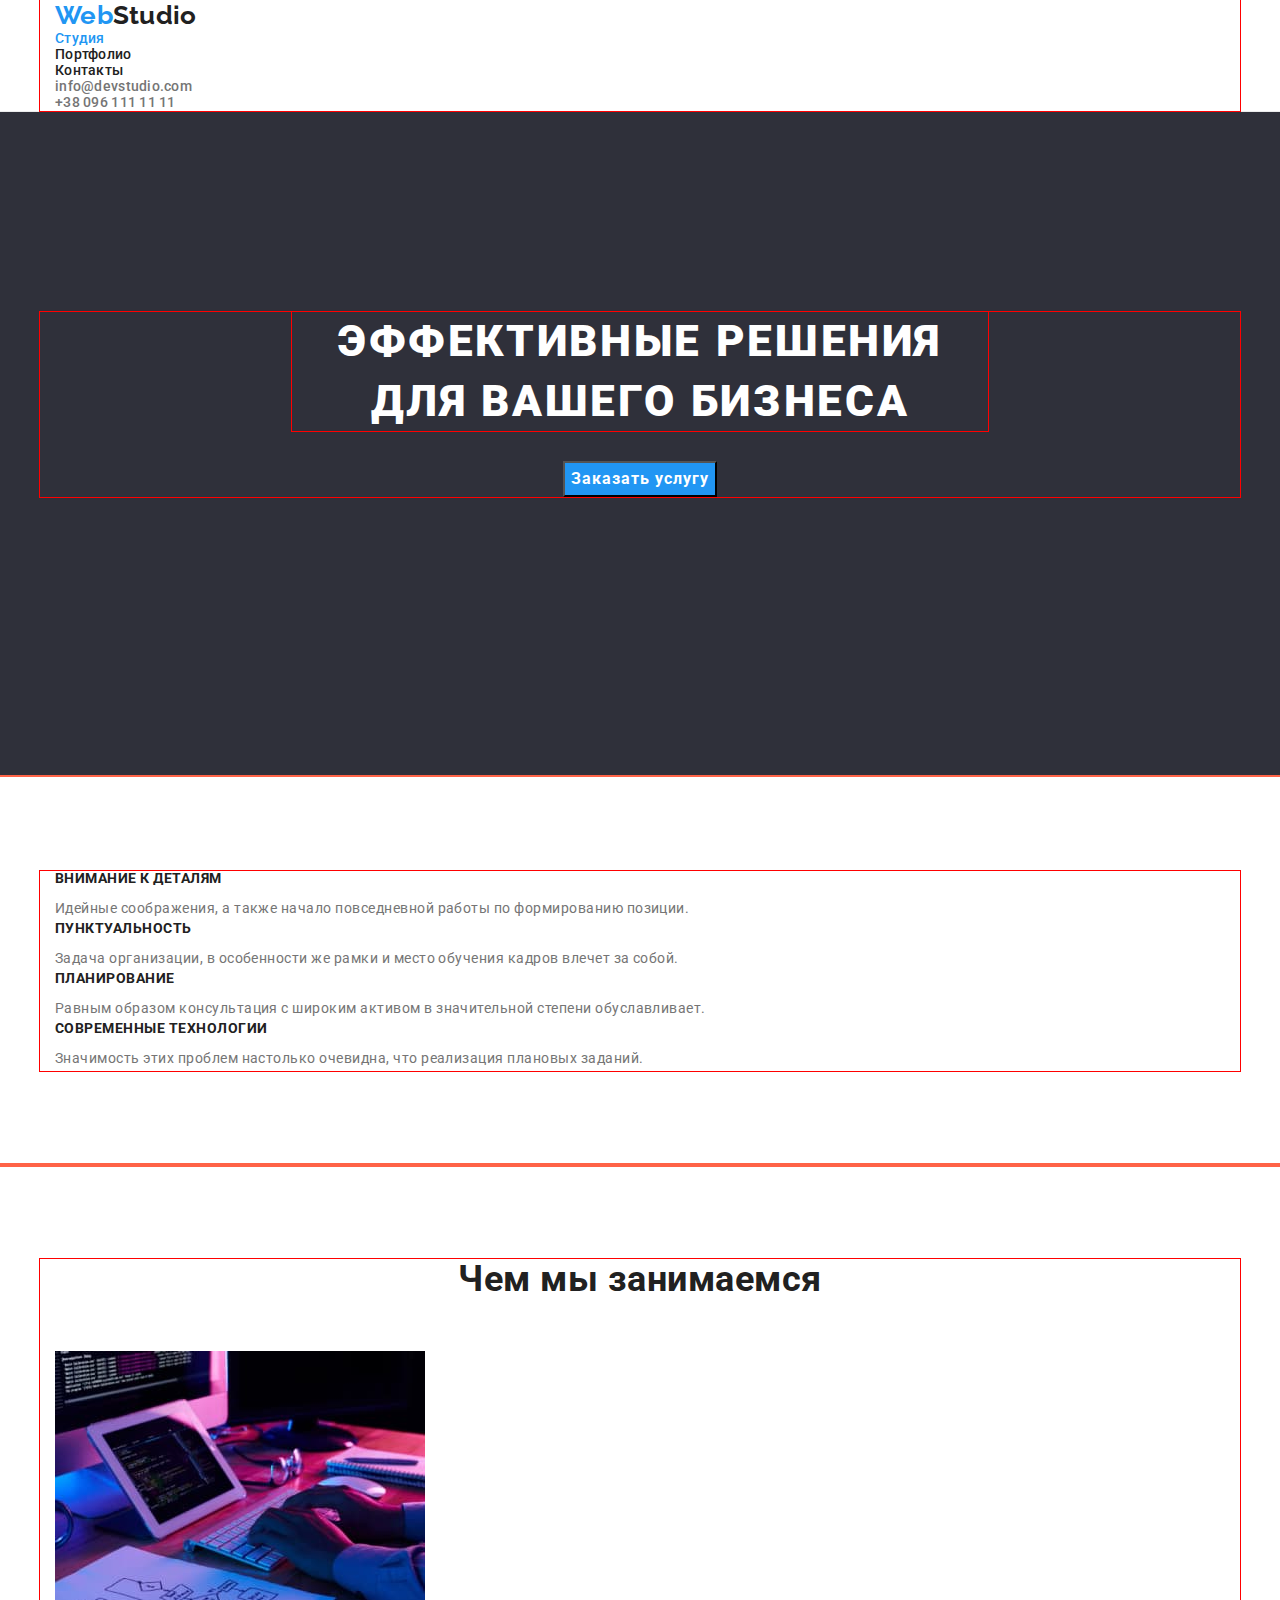
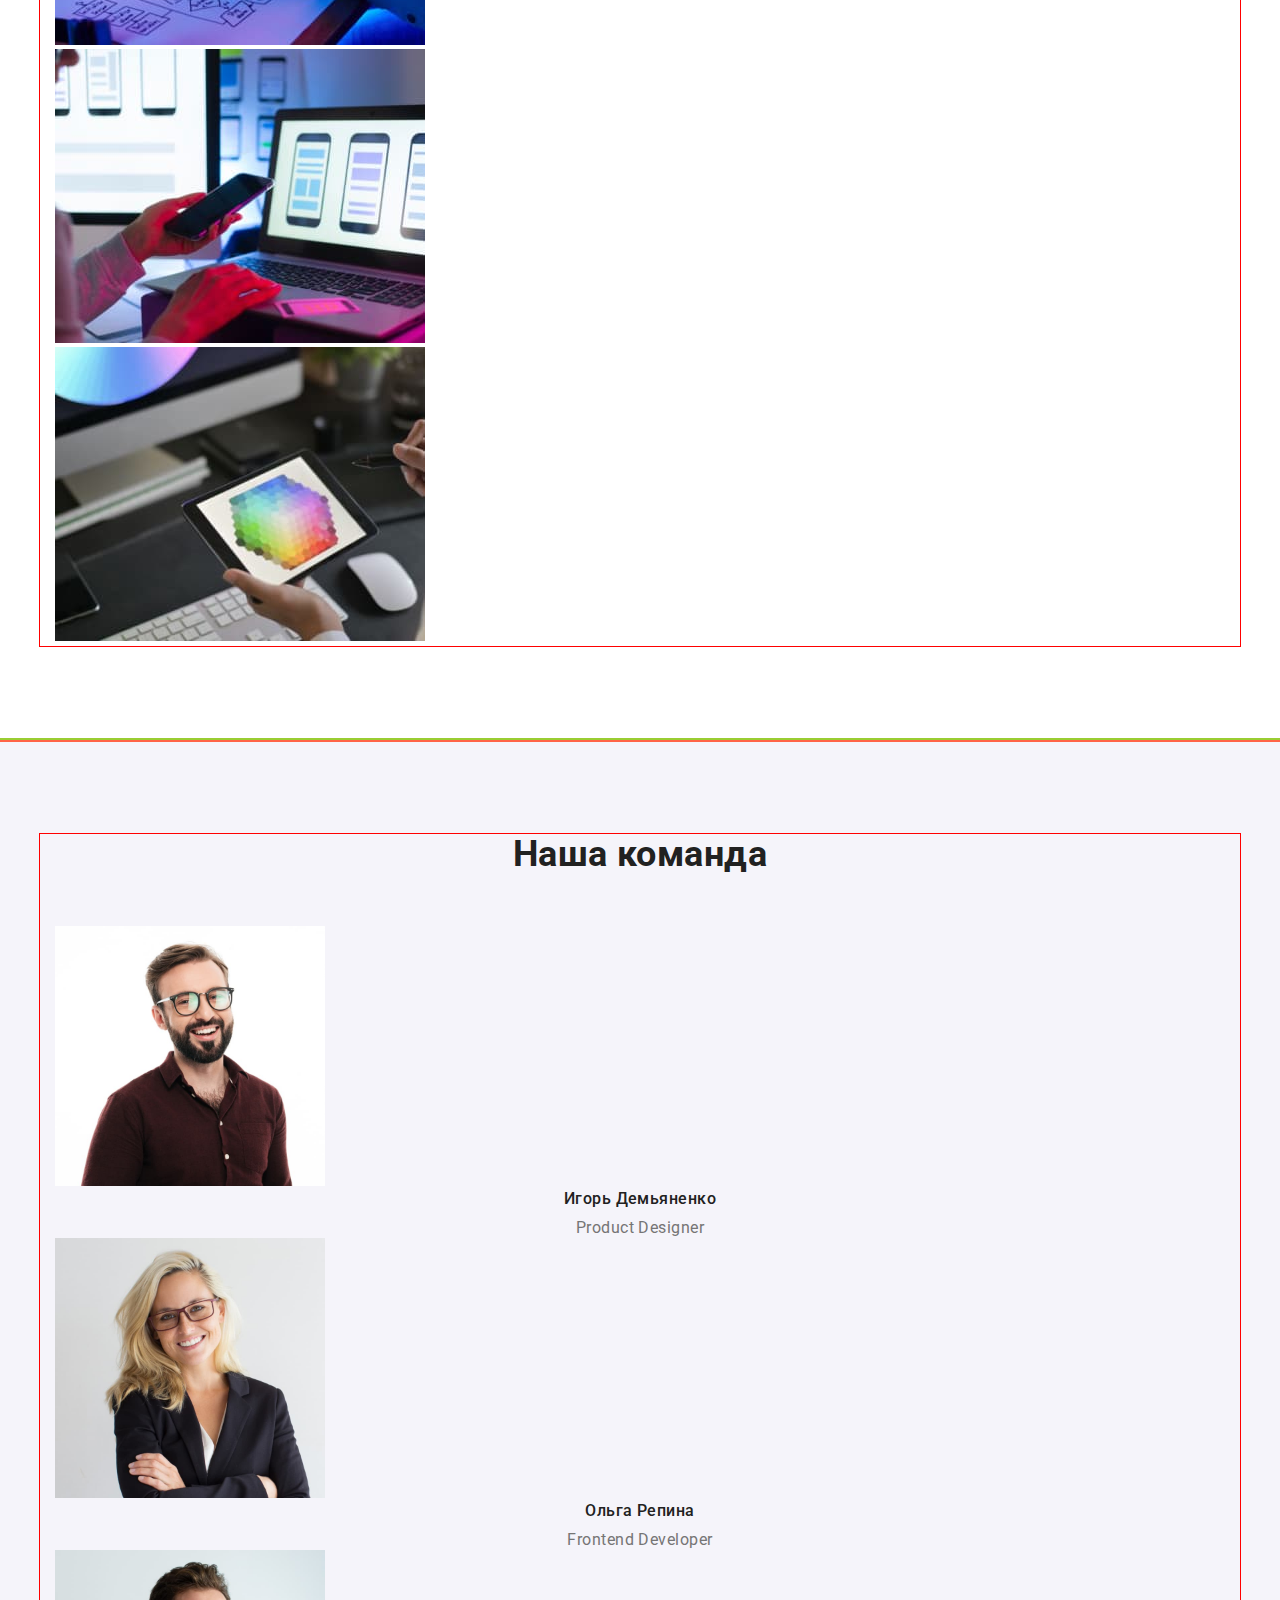
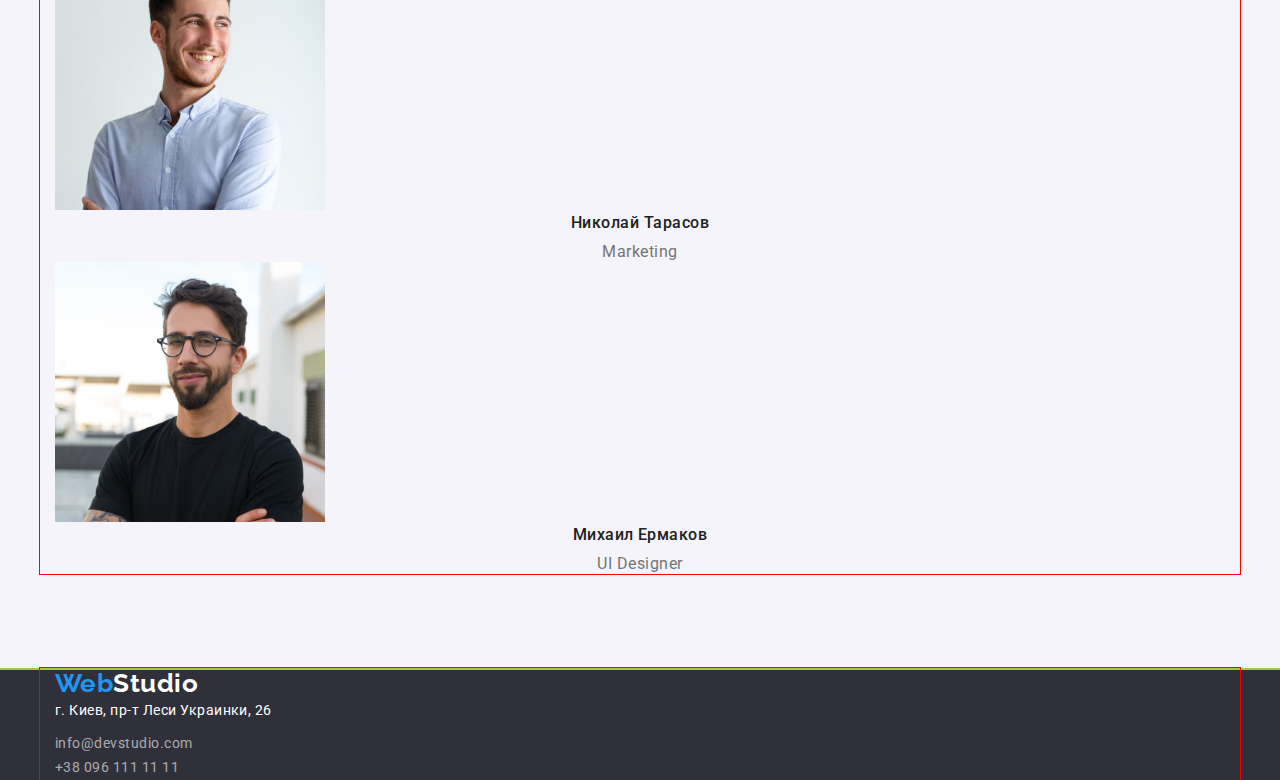
==== index.html @ 559baa10 "создал репозиторий для дз 3" ====
<!DOCTYPE html>
<html lang="ru">
<head>
    <meta charset="UTF-8">
    <meta http-equiv="X-UA-Compatible" content="IE=edge">
    <meta name="viewport" content="width=device-width, initial-scale=1.0">
    <title>WebStudio</title>
    <link href="https://fonts.googleapis.com/css2?family=Raleway:wght@700&family=Roboto:wght@400;500;700;900&display=swap"
        rel="stylesheet"/>
    <link rel="stylesheet" href="https://cdnjs.cloudflare.com/ajax/libs/modern-normalize/1.1.0/modern-normalize.min.css"/>
    <link rel="stylesheet" href="./css/styles.css" />
</head> 
<body class="page">
    <!-- Шапка страницы -->
    <header class="page-header">
        <div class="conteiner">
            <a href="./index.html" class="header__link--logo"><span class="color__text--logo">Web</span>Studio</a>
                <nav>
                    <ul class="header-nav list">
                        <li class="header-item"><a class="link current" href="./index.html">Студия</a></li>
                        <li class="header-item"><a class="link" href="./portfolio.html">Портфолио</a></li>
                        <li class="hheader-item"><a class="link" href="">Контакты</a></li>
                    </ul>
                </nav>
                    <ul class="contact list">
                        <li><a class="link" href="mailto:info@devstudio.com">info@devstudio.com</a></li>
                        <li><a class="link" href="tel+380961111111">+38 096 111 11 11</a></li>
                    </ul>
        </div>
    </header>
    <!-- Уникальный контент страницы -->
    <main>
    
        <section class="hero">
            <div class="conteiner">
        <h1 class="hero-title">Эффективные решения для вашего бизнеса</h1>
        <button class="hero-button" type="button">Заказать услугу</button>
        </div>
    </section>
    <section class="advantage">
        <div class="conteiner">
    <!--Скрытый заголовок-->
    
        <h2 class="advantage-hidden">Наши преимущества</h2>
            <ul class="advantage-list list">
                <li>
                    <h3 class="advantage-title">Внимание к деталям</h3>
                    <p class="advantage-text">Идейные соображения, а также начало повседневной работы по формированию позиции.</p></li>
                <li>
                    <h3 class="advantage-title">Пунктуальность</h3>
                    <p class="advantage-text">Задача организации, в особенности же рамки и место обучения кадров влечет за собой.</p></li>
                <li>
                    <h3 class="advantage-title">Планирование</h3>
                    <p class="advantage-text">Равным образом консультация с широким активом в значительной степени обуславливает.</p></li>
                <li>
                    <h3 class="advantage-title">Современные технологии</h3>
                    <p class="advantage-text">Значимость этих проблем настолько очевидна, что реализация плановых заданий.</p></li>
                </ul>  
                </div>
    </section>
    <section class="work-example">
        <div class="conteiner">
        <h2 class="work-example-title">Чем мы занимаемся</h2>
            <ul class="example-images list">
                <li><img src="./images/img.jpg" alt="клавиатура и планшет" width="370"/></li>
                <li><img src="./images/img-2.jpg" alt="смартфон и ноутбук" width="370"/></li>
                <li><img src="./images/img-3.jpg" alt="планшет" width="370"/></li>
            </ul>
            </div>
    </section>
    <section class="employees">
        <div class="conteiner">
        <h2 class="employees-title">Наша команда</h2>
            <ul class="employees-cards list">
                <li>
                    <img src="./images/employees/img.jpg" alt="Сотрудник Игорь" width="270"/>
                    <h3 class="card-title">Игорь Демьяненко</h3>
                    <p class="card-text" lang="en">Product Designer</p>
                </li>
                
                <li>
                    <img src="./images/employees/img-2.jpg" alt="Сотрудник Ольга" width="270"/>
                    <h3 class="card-title">Ольга Репина</h3>
                    <p class="card-text" lang="en">Frontend Developer</p>
                </li> 
                <li>
                    <img src="./images/employees/img-3.jpg" alt="Сотрудник Николай" width="270"/>
                    <h3 class="card-title">Николай Тарасов</h3>
                    <p class="card-text" lang="en">Marketing</p>
                </li> 
                <li>
                    <img src="./images/employees/img-4.jpg" alt="Сотрудник Михаил" width="270"/>
                    <h3 class="card-title">Михаил Ермаков</h3>
                    <p class="card-text" lang="en">UI Designer</p>
                </li> 
            </ul>
            </div>
    </section>
  
    </main>
    <!-- Подвал страницы -->
    <footer class="page-footer">
        <div class="conteiner">
        <a href="/" class="footer__link--logo"><span class="color__text--logo">Web</span>Studio</a>
        <address>
            <ul class="footer-contact list">
                <li><p class="footer-text">г. Киев, пр-т Леси Украинки, 26</p></li>
                <li><a class="link" href="mailto:info@devstudio.com">info@devstudio.com</a></li>
                <li><a class="link" href="tel+380961111111">+38 096 111 11 11</a></li>
            </ul>
        </address>
        </div>
    </footer>
</body>
</html>
---- css/styles.css ----
ul {
  padding: 0px;
  margin: 0px;
}
h1,
h2,
h3,
h4,
h5,
h6 {
  padding: 0px;
  margin: 0px;
}
p {
  padding: 0px;
  margin: 0px;
}
:root {
  --primery-text-color: #757575;
  --title-text-color: #212121;
  --accent-color: #2196f3;
  --hero-footer-bcg-color: #2f303a;
  --primery-bcg-color: #ffffff;
  --employees-bcg-color: #f5f4fa;
  --footer-contact-color: rgba(255, 255, 255, 0.6);
  --hero-button-hover-color: #188ce8;
}

.list {
  list-style: none;
}
/* Контейнер Центровочный */
.conteiner {
  margin-right: auto;
  margin-left: auto;
  width: 1200px;
  outline: 1px solid red;
  padding-right: 15px;
  padding-left: 15px;
}

/* Body */
body {
  color: var(--primery-text-color);
  background-color: var(--primery-bcg-color);
  font-family: "Roboto", sans-serif;
  letter-spacing: 0.03em;
}
/* Хедер */
.page-header {
  font-weight: 500;
  font-size: 14px;
  line-height: 1.14;
  letter-spacing: 0.02em;
  border-bottom: 1px solid #ececec;
}

/* Логотип */
.header__link--logo {
  color: var(--title-text-color);
  font-family: "Raleway", sans-serif;
  font-weight: 700;
  font-size: 26px;
  line-height: 1.19;
  text-decoration: none;
}

.color__text--logo {
  color: var(--accent-color);
}
.header__link--logo:hover,
.header__link--logo:focus {
  color: var(--accent-color);
}

/* Навигация сайта */

.header-nav .link {
  color: var(--title-text-color);
  text-decoration: none;
}

.header-nav .link:hover,
.header-nav .link:focus,
.header-nav .current {
  color: var(--accent-color);
}

/* Контакты */
.contact .link {
  color: var(--primery-text-color);
  text-decoration: none;
}

.contact .link:hover,
.contact .link:focus {
  color: var(--accent-color);
}

/* Секция Герой */
.hero {
  background-color: var(--hero-footer-bcg-color);
  text-align: center;
  padding-top: 200px;
  padding-bottom: 280px;
}

.hero-title {
  color: var(--primery-bcg-color);
  font-weight: 900;
  font-size: 44px;
  line-height: 1.36;
  letter-spacing: 0.06em;
  text-transform: uppercase;
  text-align: center;
  outline: 1px solid red;
  margin-top: 0;
  margin-bottom: 0;
  max-width: 696px;
  margin: 0 auto;
  margin-bottom: 30px;
}

/* Кнопка в Герое */
.hero-button {
  color: var(--primery-bcg-color);
  background-color: var(--accent-color);
  font-family: inherit;
  font-weight: 700;
  font-size: 16px;
  line-height: 1.87;
  letter-spacing: 0.06em;
}

.hero-button:hover,
.hero-button:focus {
  background-color: var(--hero-button-hover-color);
}

/* Секция наши преимущества  */
.advantage {
  color: var(--primery-text-color);
  background-color: var(--primery-bcg-color);
  padding-top: 94px;
  padding-bottom: 94px;
  outline: 2px solid tomato;
}

.advantage-hidden {
  display: none;
}

.advantage-title {
  color: var(--title-text-color);
  font-weight: 700;
  font-size: 14px;
  line-height: 1.14;
  text-transform: uppercase;
  margin-bottom: 10px;
}

.advantage-text {
  font-family: Roboto;
  font-size: 14px;
  line-height: 1.71;
}
/* Секция примеры работ */
.work-example {
  color: var(--primery-text-color);
  background-color: var(--primery-bcg-color);
  outline: 2px solid tomato;
  padding-top: 94px;
  padding-bottom: 94px;
}

.work-example-title {
  color: var(--title-text-color);
  font-weight: 700;
  font-size: 36px;
  line-height: 1.16;
  text-align: center;
  margin-bottom: 50px;
}

/* Секция сотрудники */
.employees {
  color: var(--primery-text-color);
  background-color: var(--employees-bcg-color);
  padding-top: 94px;
  padding-bottom: 94px;
  outline: 2px solid yellowgreen;
}
.employees-title {
  color: var(--title-text-color);
  font-weight: 700;
  font-size: 36px;
  line-height: 1.16;
  text-align: center;
  margin-bottom: 50px;
}
.card-title {
  color: var(--title-text-color);
  font-weight: 500;
  font-size: 16px;
  line-height: 1.18;
  text-align: center;
  margin-bottom: 10px;
}
.card-text {
  font-size: 16px;
  line-height: 1.18;
  text-align: center;
}

/* Футер */
.page-footer {
  color: var(--primery-bcg-color);
  background-color: var(--hero-footer-bcg-color);
}

.footer__link--logo {
  color: var(--primery-bcg-color);
  font-family: "Raleway", sans-serif;
  font-weight: 700;
  font-size: 26px;
  line-height: 1.19;
  text-decoration: none;
}
.footer__link--logo:hover,
.footer__link--logo:focus {
  color: var(--accent-color);
}

.footer-contact .link {
  color: var(--footer-contact-color);
  text-decoration: none;
  font-style: normal;
  font-family: Roboto;
  font-size: 14px;
  line-height: 1.71;
}

.footer-contact .link:hover,
.footer-contact .link:focus {
  color: var(--accent-color);
}
.footer-text {
  font-size: 14px;
  line-height: 1.71;
  font-style: normal;
  margin-bottom: 9px;
}

/* Portfolio */

.project-cards-title {
  color: var(--title-text-color);
  font-weight: 700;
  font-size: 18px;
  line-height: 2;
  letter-spacing: 0.06em;
}

.project-cards-text {
  color: var(--primery-text-color);
  font-size: 16px;
  line-height: 1.87;
}

.project-card-link {
  text-decoration: none;
}

/* Стидизация кнопки */
button {
  color: var(--title-text-color);
  background-color: var(--employees-bcg-color);
  font-family: inherit;
  font-weight: 500;
  font-size: 16px;
  line-height: 1.62;
  text-align: center;
  cursor: pointer;
}

button:hover,
button:focus {
  color: var(--primery-bcg-color);
  background-color: var(--accent-color);
}
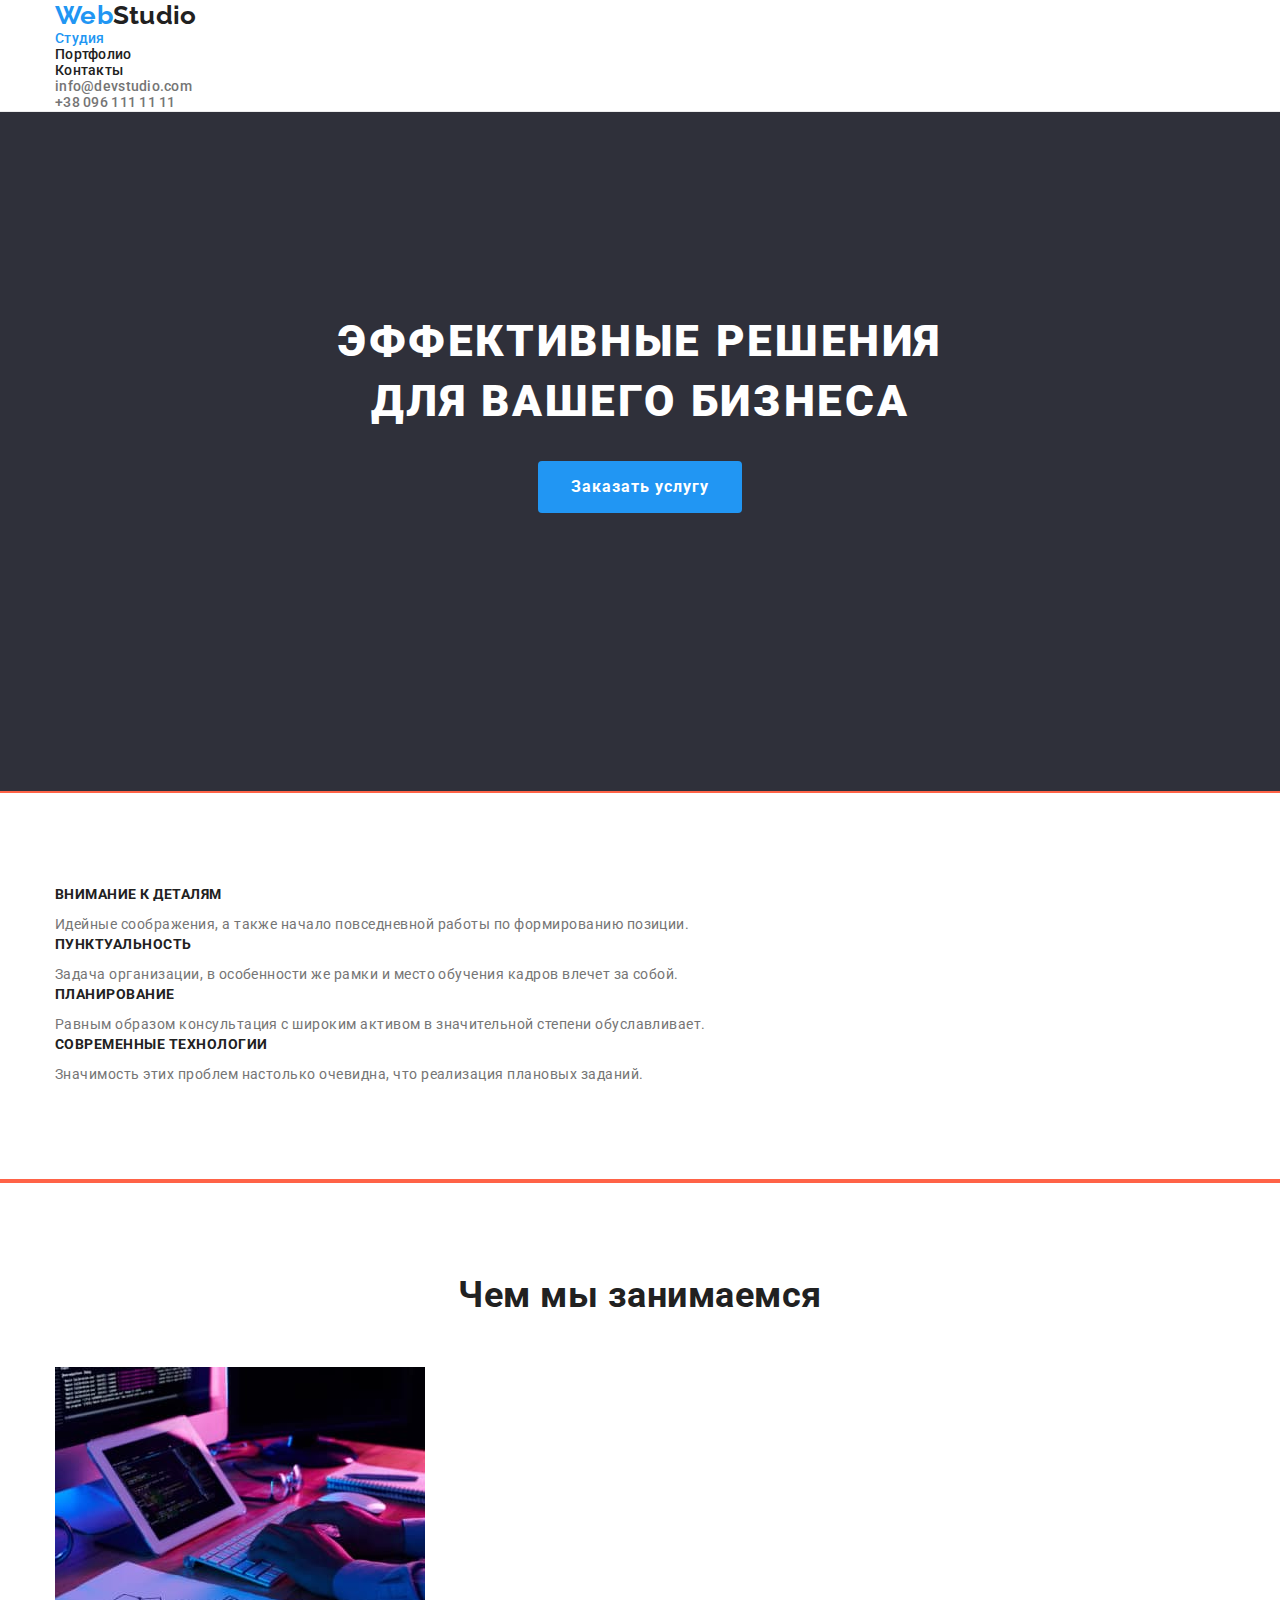
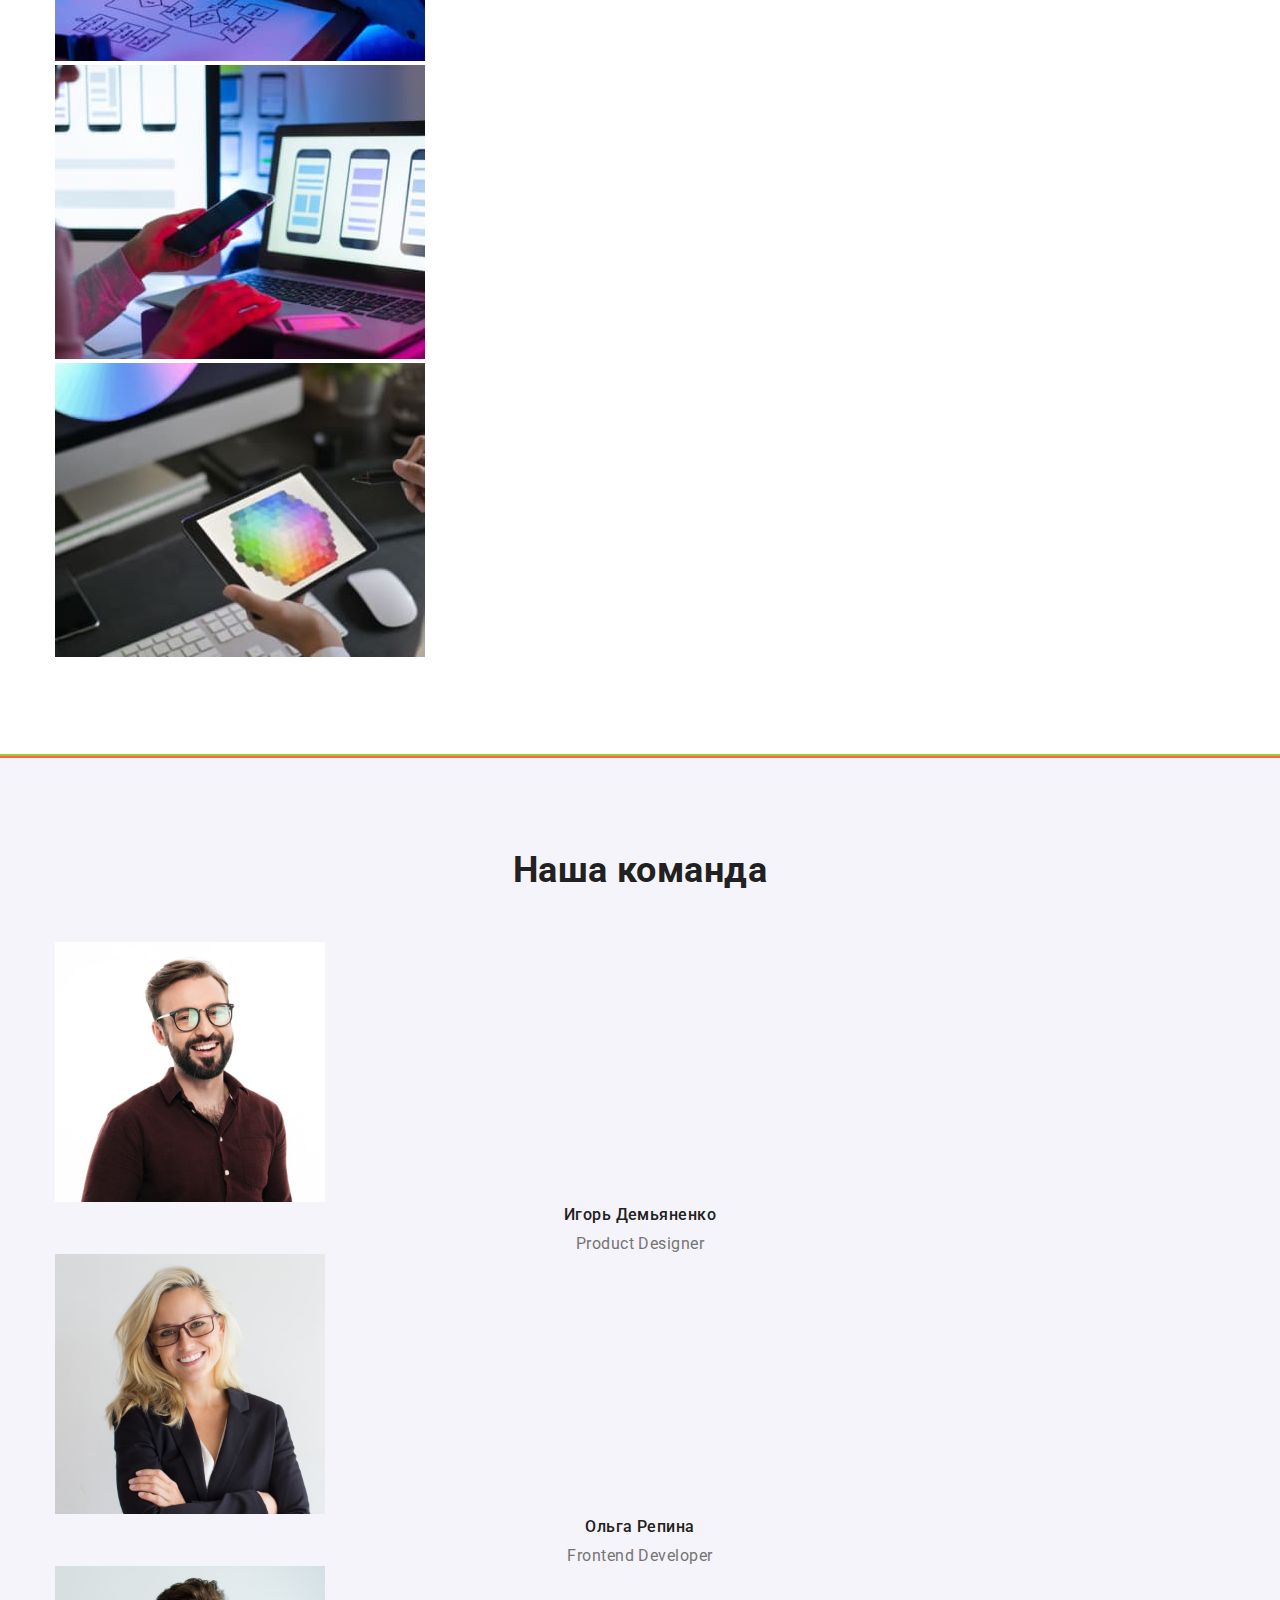
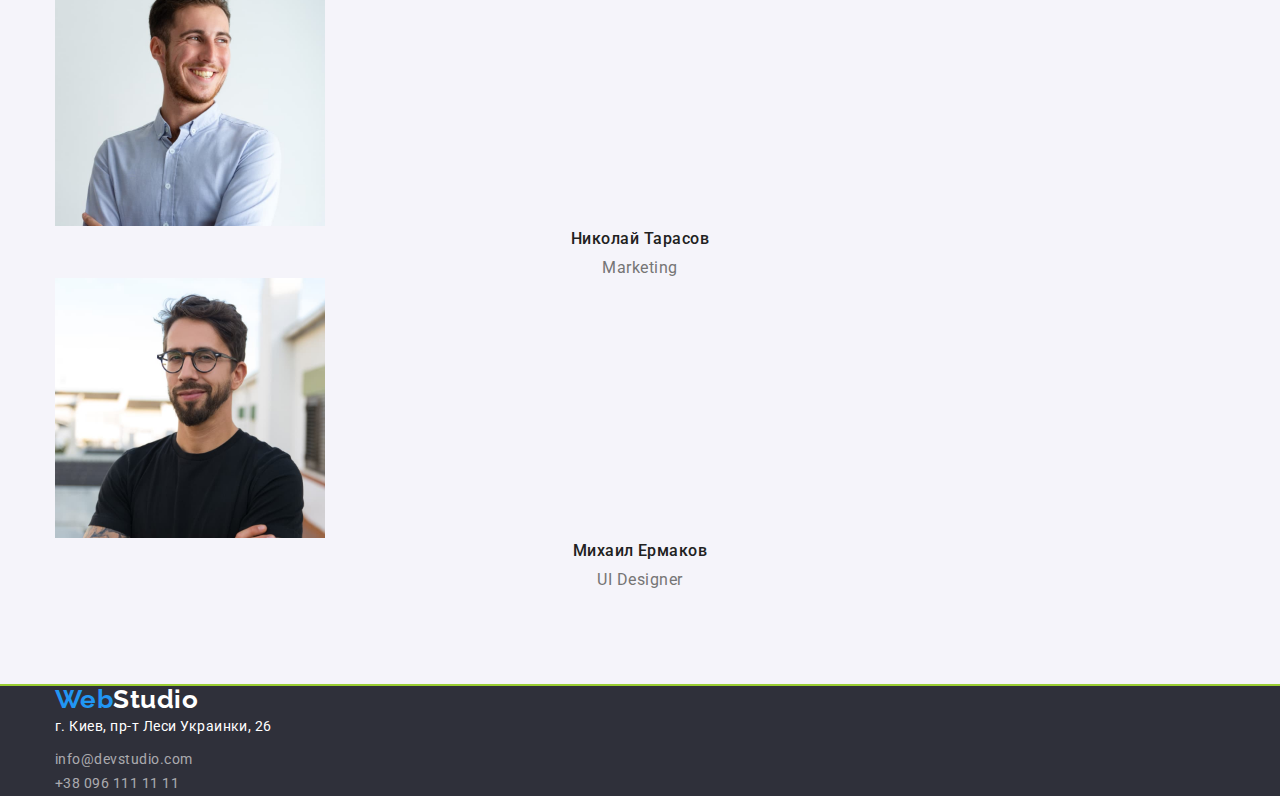
==== commit b0e07f70: "добавил файлы из дз2" ====
--- a/index.html
+++ b/index.html
@@ -30,18 +30,19 @@
     </header>
     <!-- Уникальный контент страницы -->
     <main>
-    
+        <!-- Секция Герой -->
         <section class="hero">
             <div class="conteiner">
-        <h1 class="hero-title">Эффективные решения для вашего бизнеса</h1>
-        <button class="hero-button" type="button">Заказать услугу</button>
-        </div>
-    </section>
-    <section class="advantage">
-        <div class="conteiner">
-    <!--Скрытый заголовок-->
-    
-        <h2 class="advantage-hidden">Наши преимущества</h2>
+                <h1 class="hero-title">Эффективные решения для вашего бизнеса</h1>
+                    <button class="hero-button" type="button">Заказать услугу</button>
+            </div>
+         </section>
+
+         <!-- Секция Наши преимущества -->
+        <section class="advantage">
+            <div class="conteiner section">
+            <!--Скрытый заголовок-->
+        <h2 class="hidden-title">Наши преимущества</h2>
             <ul class="advantage-list list">
                 <li>
                     <h3 class="advantage-title">Внимание к деталям</h3>
@@ -55,49 +56,55 @@
                 <li>
                     <h3 class="advantage-title">Современные технологии</h3>
                     <p class="advantage-text">Значимость этих проблем настолько очевидна, что реализация плановых заданий.</p></li>
-                </ul>  
-                </div>
+                </ul>
+                
+            </div>
     </section>
+
+    <!-- Секция Примеры работ -->
     <section class="work-example">
-        <div class="conteiner">
+        <div class="conteiner section">
         <h2 class="work-example-title">Чем мы занимаемся</h2>
             <ul class="example-images list">
                 <li><img src="./images/img.jpg" alt="клавиатура и планшет" width="370"/></li>
                 <li><img src="./images/img-2.jpg" alt="смартфон и ноутбук" width="370"/></li>
                 <li><img src="./images/img-3.jpg" alt="планшет" width="370"/></li>
             </ul>
+            
+        </div>
+    </section>
+
+         <!-- Секция Сотрудники -->
+        <section class="employees">
+            <div class="conteiner section">
+            <h2 class="employees-title">Наша команда</h2>
+                <ul class="employees-cards list">
+                    <li>
+                        <img src="./images/employees/img.jpg" alt="Сотрудник Игорь" width="270"/>
+                        <h3 class="card-title">Игорь Демьяненко</h3>
+                        <p class="card-text" lang="en">Product Designer</p>
+                    </li>
+                
+                    <li>
+                        <img src="./images/employees/img-2.jpg" alt="Сотрудник Ольга" width="270"/>
+                        <h3 class="card-title">Ольга Репина</h3>
+                        <p class="card-text" lang="en">Frontend Developer</p>
+                    </li> 
+                    <li>
+                        <img src="./images/employees/img-3.jpg" alt="Сотрудник Николай" width="270"/>
+                        <h3 class="card-title">Николай Тарасов</h3>
+                        <p class="card-text" lang="en">Marketing</p>
+                    </li> 
+                    <li>
+                        <img src="./images/employees/img-4.jpg" alt="Сотрудник Михаил" width="270"/>
+                        <h3 class="card-title">Михаил Ермаков</h3>
+                        <p class="card-text" lang="en">UI Designer</p>
+                    </li> 
+                </ul>
             </div>
-    </section>
-    <section class="employees">
-        <div class="conteiner">
-        <h2 class="employees-title">Наша команда</h2>
-            <ul class="employees-cards list">
-                <li>
-                    <img src="./images/employees/img.jpg" alt="Сотрудник Игорь" width="270"/>
-                    <h3 class="card-title">Игорь Демьяненко</h3>
-                    <p class="card-text" lang="en">Product Designer</p>
-                </li>
-                
-                <li>
-                    <img src="./images/employees/img-2.jpg" alt="Сотрудник Ольга" width="270"/>
-                    <h3 class="card-title">Ольга Репина</h3>
-                    <p class="card-text" lang="en">Frontend Developer</p>
-                </li> 
-                <li>
-                    <img src="./images/employees/img-3.jpg" alt="Сотрудник Николай" width="270"/>
-                    <h3 class="card-title">Николай Тарасов</h3>
-                    <p class="card-text" lang="en">Marketing</p>
-                </li> 
-                <li>
-                    <img src="./images/employees/img-4.jpg" alt="Сотрудник Михаил" width="270"/>
-                    <h3 class="card-title">Михаил Ермаков</h3>
-                    <p class="card-text" lang="en">UI Designer</p>
-                </li> 
-            </ul>
-            </div>
-    </section>
-  
+        </section>
     </main>
+
     <!-- Подвал страницы -->
     <footer class="page-footer">
         <div class="conteiner">
--- a/css/styles.css
+++ b/css/styles.css
@@ -1,3 +1,4 @@
+/* Сброс марджинов и падингов по тегам */
 ul {
   padding: 0px;
   margin: 0px;
@@ -15,6 +16,7 @@
   padding: 0px;
   margin: 0px;
 }
+/* Переменные (var) */
 :root {
   --primery-text-color: #757575;
   --title-text-color: #212121;
@@ -26,17 +28,52 @@
   --hero-button-hover-color: #188ce8;
 }
 
+/* Сброс точек и подчеркиваний */
 .list {
   list-style: none;
 }
+
+/* Скрытый заголовки */
+.hidden-title {
+  display: none;
+}
+
+/* Стилизация кнопки */
+button {
+  color: var(--title-text-color);
+  background-color: var(--employees-bcg-color);
+  font-family: inherit;
+  font-weight: 500;
+  font-size: 16px;
+  line-height: 1.62;
+  text-align: center;
+  cursor: pointer;
+  display: inline-block;
+  padding: 6px 22px;
+  border-radius: 4px;
+  border: 1px solid transparent;
+}
+
+button:hover,
+button:focus {
+  color: var(--primery-bcg-color);
+  background-color: var(--accent-color);
+}
+
 /* Контейнер Центровочный */
 .conteiner {
   margin-right: auto;
   margin-left: auto;
   width: 1200px;
-  outline: 1px solid red;
+  /* outline: 1px solid red; */
   padding-right: 15px;
   padding-left: 15px;
+}
+
+/* Падинги для одинаковых секций */
+.section {
+  padding-top: 94px;
+  padding-bottom: 94px;
 }
 
 /* Body */
@@ -46,6 +83,7 @@
   font-family: "Roboto", sans-serif;
   letter-spacing: 0.03em;
 }
+
 /* Хедер */
 .page-header {
   font-weight: 500;
@@ -74,7 +112,6 @@
 }
 
 /* Навигация сайта */
-
 .header-nav .link {
   color: var(--title-text-color);
   text-decoration: none;
@@ -103,8 +140,11 @@
   text-align: center;
   padding-top: 200px;
   padding-bottom: 280px;
-}
-
+  max-width: 1600px;
+  margin: 0 auto;
+}
+
+/* Заголовок Героя */
 .hero-title {
   color: var(--primery-bcg-color);
   font-weight: 900;
@@ -113,7 +153,7 @@
   letter-spacing: 0.06em;
   text-transform: uppercase;
   text-align: center;
-  outline: 1px solid red;
+  /* outline: 1px solid red; */
   margin-top: 0;
   margin-bottom: 0;
   max-width: 696px;
@@ -130,6 +170,10 @@
   font-size: 16px;
   line-height: 1.87;
   letter-spacing: 0.06em;
+  padding: 10px 32px;
+  border-radius: 4px;
+  text-align: center;
+  border: 1px solid transparent;
 }
 
 .hero-button:hover,
@@ -141,15 +185,12 @@
 .advantage {
   color: var(--primery-text-color);
   background-color: var(--primery-bcg-color);
-  padding-top: 94px;
-  padding-bottom: 94px;
+  /* padding-top: 94px;
+  padding-bottom: 94px; */
   outline: 2px solid tomato;
 }
 
-.advantage-hidden {
-  display: none;
-}
-
+/* Заголовок */
 .advantage-title {
   color: var(--title-text-color);
   font-weight: 700;
@@ -158,21 +199,23 @@
   text-transform: uppercase;
   margin-bottom: 10px;
 }
-
+/* Текст в секции Наши преимущества */
 .advantage-text {
   font-family: Roboto;
   font-size: 14px;
   line-height: 1.71;
 }
+
 /* Секция примеры работ */
 .work-example {
   color: var(--primery-text-color);
   background-color: var(--primery-bcg-color);
   outline: 2px solid tomato;
-  padding-top: 94px;
-  padding-bottom: 94px;
-}
-
+  /* padding-top: 94px;
+  padding-bottom: 94px; */
+}
+
+/* Заголовок */
 .work-example-title {
   color: var(--title-text-color);
   font-weight: 700;
@@ -186,10 +229,12 @@
 .employees {
   color: var(--primery-text-color);
   background-color: var(--employees-bcg-color);
-  padding-top: 94px;
-  padding-bottom: 94px;
+  /* padding-top: 94px;
+  padding-bottom: 94px; */
   outline: 2px solid yellowgreen;
 }
+
+/* Заголовок */
 .employees-title {
   color: var(--title-text-color);
   font-weight: 700;
@@ -198,6 +243,8 @@
   text-align: center;
   margin-bottom: 50px;
 }
+
+/* Заголовок карточек сотрудников */
 .card-title {
   color: var(--title-text-color);
   font-weight: 500;
@@ -206,6 +253,8 @@
   text-align: center;
   margin-bottom: 10px;
 }
+
+/* Текст в карточках сотрудников */
 .card-text {
   font-size: 16px;
   line-height: 1.18;
@@ -218,6 +267,7 @@
   background-color: var(--hero-footer-bcg-color);
 }
 
+/* Логотип */
 .footer__link--logo {
   color: var(--primery-bcg-color);
   font-family: "Raleway", sans-serif;
@@ -226,11 +276,13 @@
   line-height: 1.19;
   text-decoration: none;
 }
+
 .footer__link--logo:hover,
 .footer__link--logo:focus {
   color: var(--accent-color);
 }
 
+/* Футер-контакты */
 .footer-contact .link {
   color: var(--footer-contact-color);
   text-decoration: none;
@@ -244,6 +296,8 @@
 .footer-contact .link:focus {
   color: var(--accent-color);
 }
+
+/* Футер текст */
 .footer-text {
   font-size: 14px;
   line-height: 1.71;
@@ -253,38 +307,27 @@
 
 /* Portfolio */
 
+/* Секция фильтр-кнопки */
+.filter-button.list {
+  margin-bottom: 50px;
+}
+
+/* Заголовок карточек проектов */
 .project-cards-title {
   color: var(--title-text-color);
   font-weight: 700;
   font-size: 18px;
   line-height: 2;
   letter-spacing: 0.06em;
-}
-
+  margin-bottom: 4px;
+}
+/* Текст карточек проектов */
 .project-cards-text {
   color: var(--primery-text-color);
   font-size: 16px;
   line-height: 1.87;
 }
-
+/* Стилизация ссылки карты проекта */
 .project-card-link {
   text-decoration: none;
 }
-
-/* Стидизация кнопки */
-button {
-  color: var(--title-text-color);
-  background-color: var(--employees-bcg-color);
-  font-family: inherit;
-  font-weight: 500;
-  font-size: 16px;
-  line-height: 1.62;
-  text-align: center;
-  cursor: pointer;
-}
-
-button:hover,
-button:focus {
-  color: var(--primery-bcg-color);
-  background-color: var(--accent-color);
-}
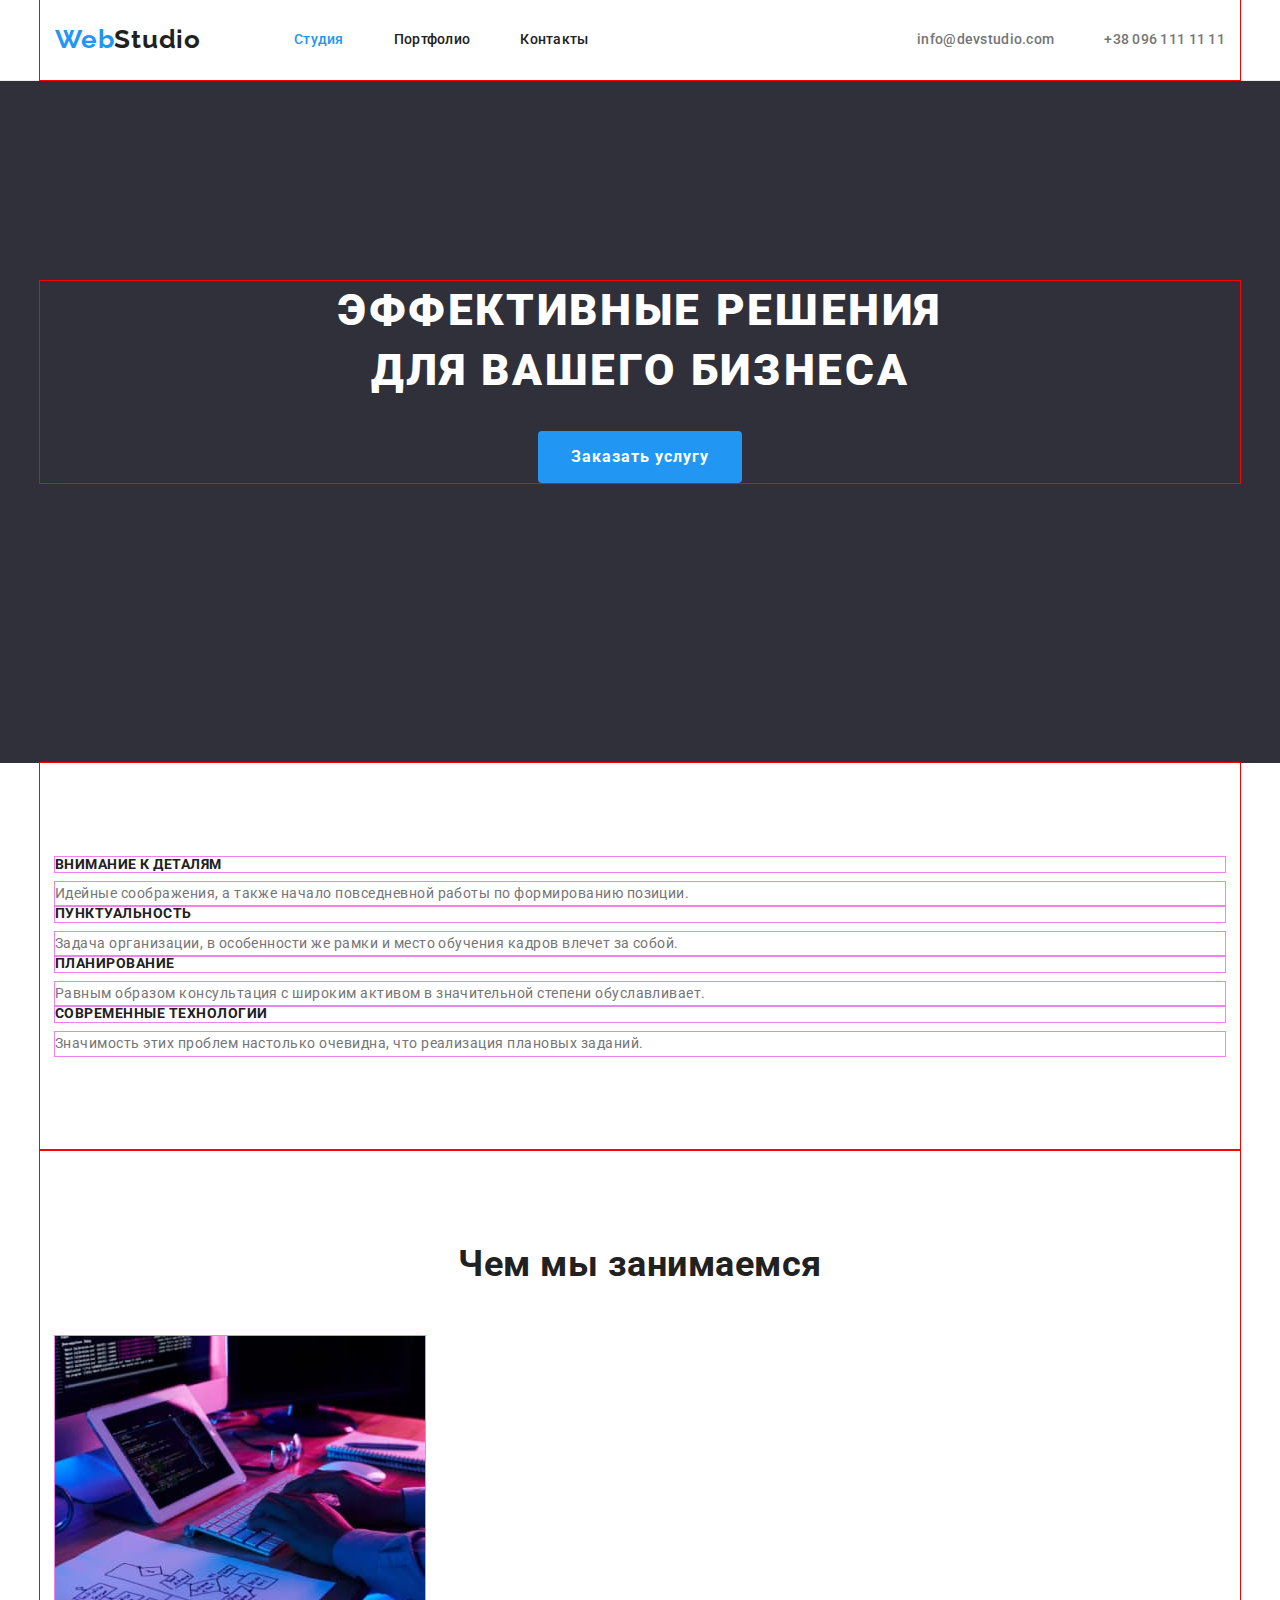
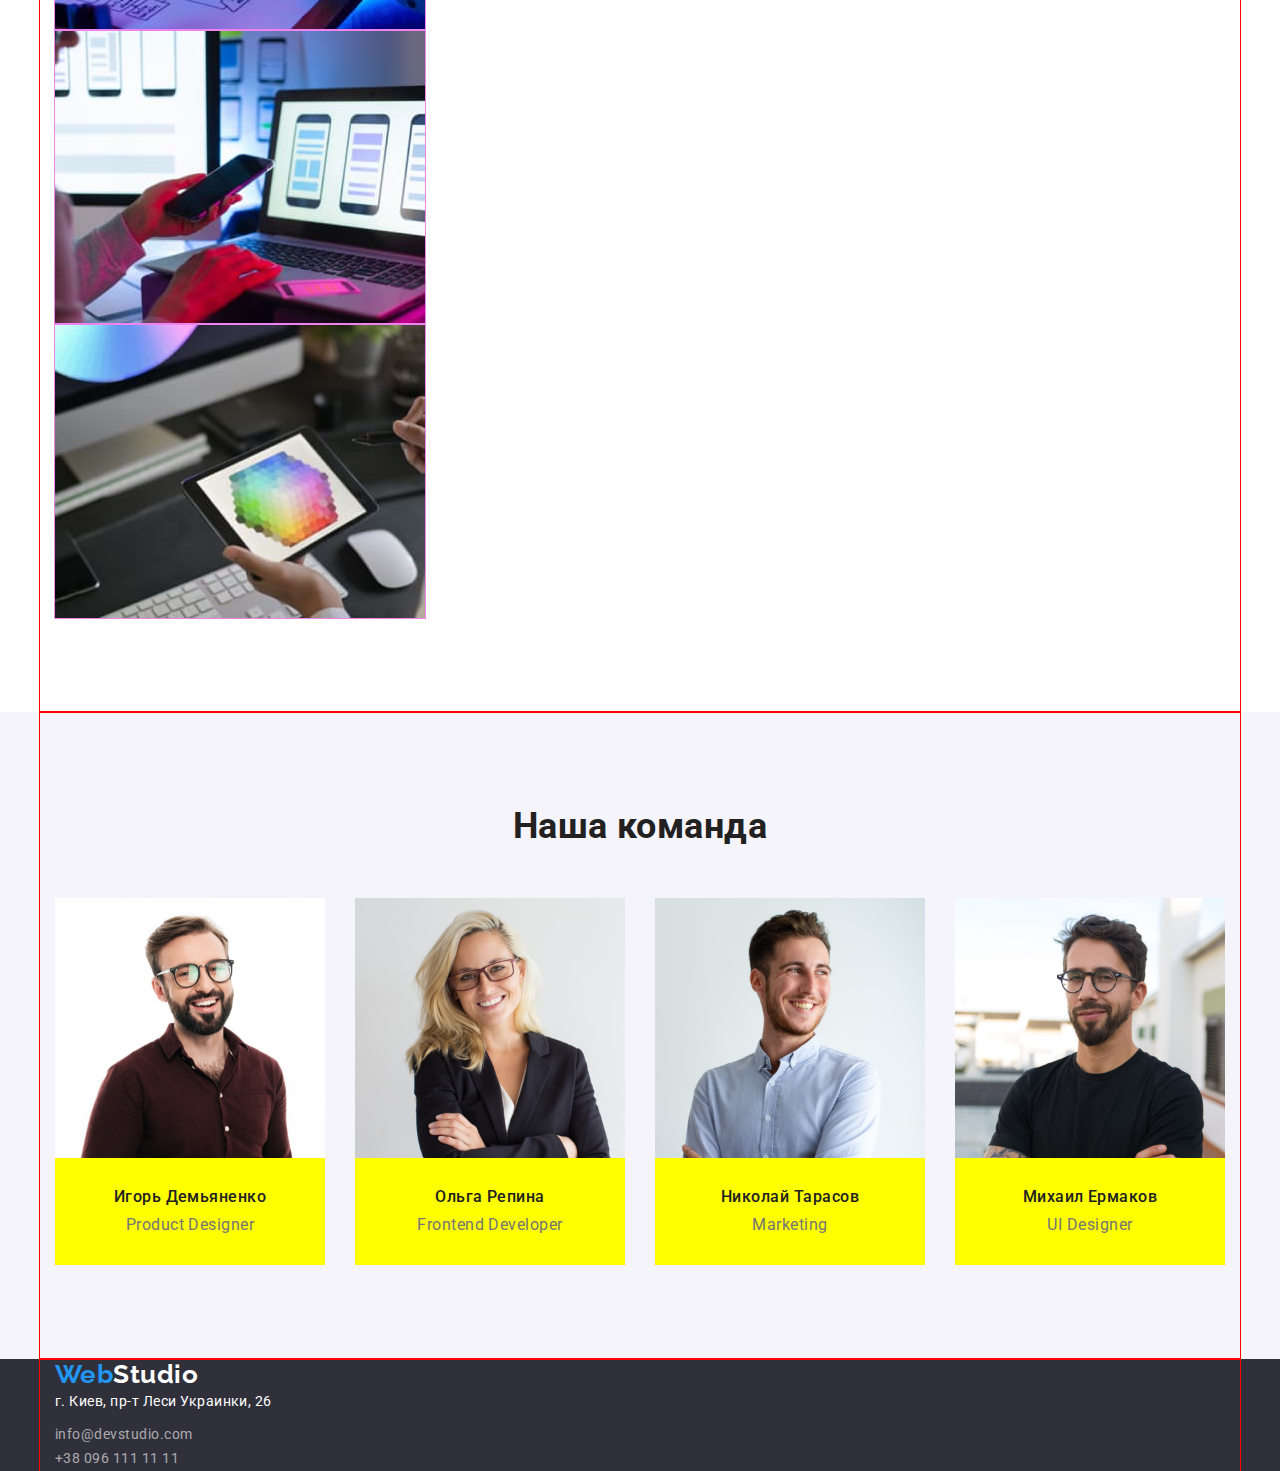
==== commit 80d2bbf2: "сделал секцию сотрудники" ====
--- a/index.html
+++ b/index.html
@@ -13,18 +13,18 @@
 <body class="page">
     <!-- Шапка страницы -->
     <header class="page-header">
-        <div class="conteiner">
+        <div class="conteiner flex-header">
             <a href="./index.html" class="header__link--logo"><span class="color__text--logo">Web</span>Studio</a>
-                <nav>
+                <nav class="site-nav">
                     <ul class="header-nav list">
                         <li class="header-item"><a class="link current" href="./index.html">Студия</a></li>
                         <li class="header-item"><a class="link" href="./portfolio.html">Портфолио</a></li>
-                        <li class="hheader-item"><a class="link" href="">Контакты</a></li>
+                        <li class="header-item"><a class="link" href="">Контакты</a></li>
                     </ul>
                 </nav>
                     <ul class="contact list">
-                        <li><a class="link" href="mailto:info@devstudio.com">info@devstudio.com</a></li>
-                        <li><a class="link" href="tel+380961111111">+38 096 111 11 11</a></li>
+                        <li class="contact-item"><a class="link-item" href="mailto:info@devstudio.com">info@devstudio.com</a></li>
+                        <li class="contact-item"><a class="link-item" href="tel+380961111111">+38 096 111 11 11</a></li>
                     </ul>
         </div>
     </header>
@@ -44,16 +44,16 @@
             <!--Скрытый заголовок-->
         <h2 class="hidden-title">Наши преимущества</h2>
             <ul class="advantage-list list">
-                <li>
+                <li class="item">
                     <h3 class="advantage-title">Внимание к деталям</h3>
                     <p class="advantage-text">Идейные соображения, а также начало повседневной работы по формированию позиции.</p></li>
-                <li>
+                <li class="item">
                     <h3 class="advantage-title">Пунктуальность</h3>
                     <p class="advantage-text">Задача организации, в особенности же рамки и место обучения кадров влечет за собой.</p></li>
-                <li>
+                <li class="item">
                     <h3 class="advantage-title">Планирование</h3>
                     <p class="advantage-text">Равным образом консультация с широким активом в значительной степени обуславливает.</p></li>
-                <li>
+                <li class="item">
                     <h3 class="advantage-title">Современные технологии</h3>
                     <p class="advantage-text">Значимость этих проблем настолько очевидна, что реализация плановых заданий.</p></li>
                 </ul>
@@ -66,9 +66,9 @@
         <div class="conteiner section">
         <h2 class="work-example-title">Чем мы занимаемся</h2>
             <ul class="example-images list">
-                <li><img src="./images/img.jpg" alt="клавиатура и планшет" width="370"/></li>
-                <li><img src="./images/img-2.jpg" alt="смартфон и ноутбук" width="370"/></li>
-                <li><img src="./images/img-3.jpg" alt="планшет" width="370"/></li>
+                <li class="item"><img src="./images/img.jpg" alt="клавиатура и планшет" width="370"/></li>
+                <li class="item"><img src="./images/img-2.jpg" alt="смартфон и ноутбук" width="370"/></li>
+                <li class="item"><img src="./images/img-3.jpg" alt="планшет" width="370"/></li>
             </ul>
             
         </div>
@@ -79,26 +79,42 @@
             <div class="conteiner section">
             <h2 class="employees-title">Наша команда</h2>
                 <ul class="employees-cards list">
-                    <li>
-                        <img src="./images/employees/img.jpg" alt="Сотрудник Игорь" width="270"/>
-                        <h3 class="card-title">Игорь Демьяненко</h3>
-                        <p class="card-text" lang="en">Product Designer</p>
+                    <li class="card-item">
+                        <div class="employees-cards-thumb">
+                            <img src="./images/employees/img.jpg" alt="Сотрудник Игорь" width="270"/>
+                        </div>
+                        <div class="employees-cards-content">
+                            <h3 class="card-title">Игорь Демьяненко</h3>
+                            <p class="card-text" lang="en">Product Designer</p>
+                        </div>
                     </li>
                 
-                    <li>
-                        <img src="./images/employees/img-2.jpg" alt="Сотрудник Ольга" width="270"/>
-                        <h3 class="card-title">Ольга Репина</h3>
-                        <p class="card-text" lang="en">Frontend Developer</p>
+                    <li class="card-item">
+                        <div class="employees-cards-thumb">
+                            <img src="./images/employees/img-2.jpg" alt="Сотрудник Ольга" width="270"/>
+                        </div>
+                        <div class="employees-cards-content">
+                         <h3 class="card-title">Ольга Репина</h3>
+                            <p class="card-text" lang="en">Frontend Developer</p>
+                        </div>
                     </li> 
-                    <li>
-                        <img src="./images/employees/img-3.jpg" alt="Сотрудник Николай" width="270"/>
-                        <h3 class="card-title">Николай Тарасов</h3>
-                        <p class="card-text" lang="en">Marketing</p>
+                    <li class="card-item">
+                        <div class="employees-cards-thumb">
+                            <img src="./images/employees/img-3.jpg" alt="Сотрудник Николай" width="270"/>
+                        </div>
+                        <div class="employees-cards-content">
+                            <h3 class="card-title">Николай Тарасов</h3>
+                            <p class="card-text" lang="en">Marketing</p>
+                        </div>
                     </li> 
-                    <li>
-                        <img src="./images/employees/img-4.jpg" alt="Сотрудник Михаил" width="270"/>
-                        <h3 class="card-title">Михаил Ермаков</h3>
-                        <p class="card-text" lang="en">UI Designer</p>
+                    <li class="card-item">
+                        <div class="employees-cards-thumb">
+                            <img src="./images/employees/img-4.jpg" alt="Сотрудник Михаил" width="270"/>
+                        </div>
+                        <div class="employees-cards-content">
+                            <h3 class="card-title">Михаил Ермаков</h3>
+                            <p class="card-text" lang="en">UI Designer</p>
+                        </div>
                     </li> 
                 </ul>
             </div>
@@ -108,7 +124,7 @@
     <!-- Подвал страницы -->
     <footer class="page-footer">
         <div class="conteiner">
-        <a href="/" class="footer__link--logo"><span class="color__text--logo">Web</span>Studio</a>
+            <a href="/" class="footer__link--logo"><span class="color__text--logo">Web</span>Studio</a>
         <address>
             <ul class="footer-contact list">
                 <li><p class="footer-text">г. Киев, пр-т Леси Украинки, 26</p></li>
--- a/css/styles.css
+++ b/css/styles.css
@@ -15,6 +15,11 @@
 p {
   padding: 0px;
   margin: 0px;
+}
+img {
+  display: block;
+  max-width: 100%;
+  height: auto;
 }
 /* Переменные (var) */
 :root {
@@ -26,6 +31,8 @@
   --employees-bcg-color: #f5f4fa;
   --footer-contact-color: rgba(255, 255, 255, 0.6);
   --hero-button-hover-color: #188ce8;
+  --card-set-gap: 30px;
+  --primery-gap: 30px;
 }
 
 /* Сброс точек и подчеркиваний */
@@ -65,7 +72,7 @@
   margin-right: auto;
   margin-left: auto;
   width: 1200px;
-  /* outline: 1px solid red; */
+  outline: 1px solid red;
   padding-right: 15px;
   padding-left: 15px;
 }
@@ -100,7 +107,12 @@
   font-weight: 700;
   font-size: 26px;
   line-height: 1.19;
-  text-decoration: none;
+  letter-spacing: 0.03em;
+  text-decoration: none;
+
+  display: block;
+  padding-top: 24px;
+  padding-bottom: 25px;
 }
 
 .color__text--logo {
@@ -112,9 +124,25 @@
 }
 
 /* Навигация сайта */
+
 .header-nav .link {
   color: var(--title-text-color);
   text-decoration: none;
+  display: block;
+  padding-top: 32px;
+  padding-bottom: 32px;
+}
+.flex-header {
+  display: flex;
+  align-items: center;
+}
+.header-nav {
+  display: flex;
+  margin-left: 93px;
+}
+
+.header-nav > .header-item:not(:last-child) {
+  margin-right: 50px;
 }
 
 .header-nav .link:hover,
@@ -124,13 +152,26 @@
 }
 
 /* Контакты */
-.contact .link {
-  color: var(--primery-text-color);
-  text-decoration: none;
-}
-
-.contact .link:hover,
-.contact .link:focus {
+
+.contact {
+  display: flex;
+  margin-left: auto;
+}
+
+.contact > .contact-item:not(:last-child) {
+  margin-right: 50px;
+}
+
+.contact .link-item {
+  color: var(--primery-text-color);
+  text-decoration: none;
+  display: block;
+  padding-top: 32px;
+  padding-bottom: 32px;
+}
+
+.contact .link-item:hover,
+.contact .link-item:focus {
   color: var(--accent-color);
 }
 
@@ -155,7 +196,6 @@
   text-align: center;
   /* outline: 1px solid red; */
   margin-top: 0;
-  margin-bottom: 0;
   max-width: 696px;
   margin: 0 auto;
   margin-bottom: 30px;
@@ -174,6 +214,7 @@
   border-radius: 4px;
   text-align: center;
   border: 1px solid transparent;
+  display: inline-block;
 }
 
 .hero-button:hover,
@@ -187,9 +228,8 @@
   background-color: var(--primery-bcg-color);
   /* padding-top: 94px;
   padding-bottom: 94px; */
-  outline: 2px solid tomato;
-}
-
+  /* outline: 2px solid tomato; */
+}
 /* Заголовок */
 .advantage-title {
   color: var(--title-text-color);
@@ -201,7 +241,6 @@
 }
 /* Текст в секции Наши преимущества */
 .advantage-text {
-  font-family: Roboto;
   font-size: 14px;
   line-height: 1.71;
 }
@@ -210,7 +249,7 @@
 .work-example {
   color: var(--primery-text-color);
   background-color: var(--primery-bcg-color);
-  outline: 2px solid tomato;
+  /* outline: 2px solid tomato; */
   /* padding-top: 94px;
   padding-bottom: 94px; */
 }
@@ -231,9 +270,26 @@
   background-color: var(--employees-bcg-color);
   /* padding-top: 94px;
   padding-bottom: 94px; */
-  outline: 2px solid yellowgreen;
-}
-
+  /* outline: 2px solid yellowgreen; */
+}
+
+.employees-cards {
+  display: flex;
+}
+
+.employees-cards > .card-item {
+  margin-right: var(--primery-gap);
+}
+
+.employees-cards > .card-item:last-child {
+  margin-right: 0;
+}
+
+.employees-cards-content {
+  padding-top: var(--primery-gap);
+  padding-bottom: var(--primery-gap);
+  background-color: yellow;
+}
 /* Заголовок */
 .employees-title {
   color: var(--title-text-color);
@@ -308,10 +364,38 @@
 /* Portfolio */
 
 /* Секция фильтр-кнопки */
+
 .filter-button.list {
   margin-bottom: 50px;
-}
-
+  display: flex;
+  justify-content: center;
+}
+
+.filter-button > .item:not(last-child) {
+  margin-right: 8px;
+}
+
+/* Карточки проектов */
+.project-cards {
+  display: flex;
+  flex-wrap: wrap;
+  margin-top: calc(-1 * var(--card-set-gap));
+  margin-left: calc(-1 * var(--card-set-gap));
+}
+
+.project-cards > .item {
+  flex-basis: calc(100% / 3 - var(--card-set-gap));
+  margin-top: var(--card-set-gap);
+  margin-left: var(--card-set-gap);
+}
+
+/* .card-thumb {
+  outline: 1 px sold salmon;
+} */
+
+.card-content {
+  padding: 20px 24px;
+}
 /* Заголовок карточек проектов */
 .project-cards-title {
   color: var(--title-text-color);
@@ -331,3 +415,13 @@
 .project-card-link {
   text-decoration: none;
 }
+/* .project-filter {
+  background-color: yellow;
+} */
+
+.item * {
+  outline: 1px solid violet;
+}
+/* .card-item * {
+  outline: 1px solid violet;
+} */
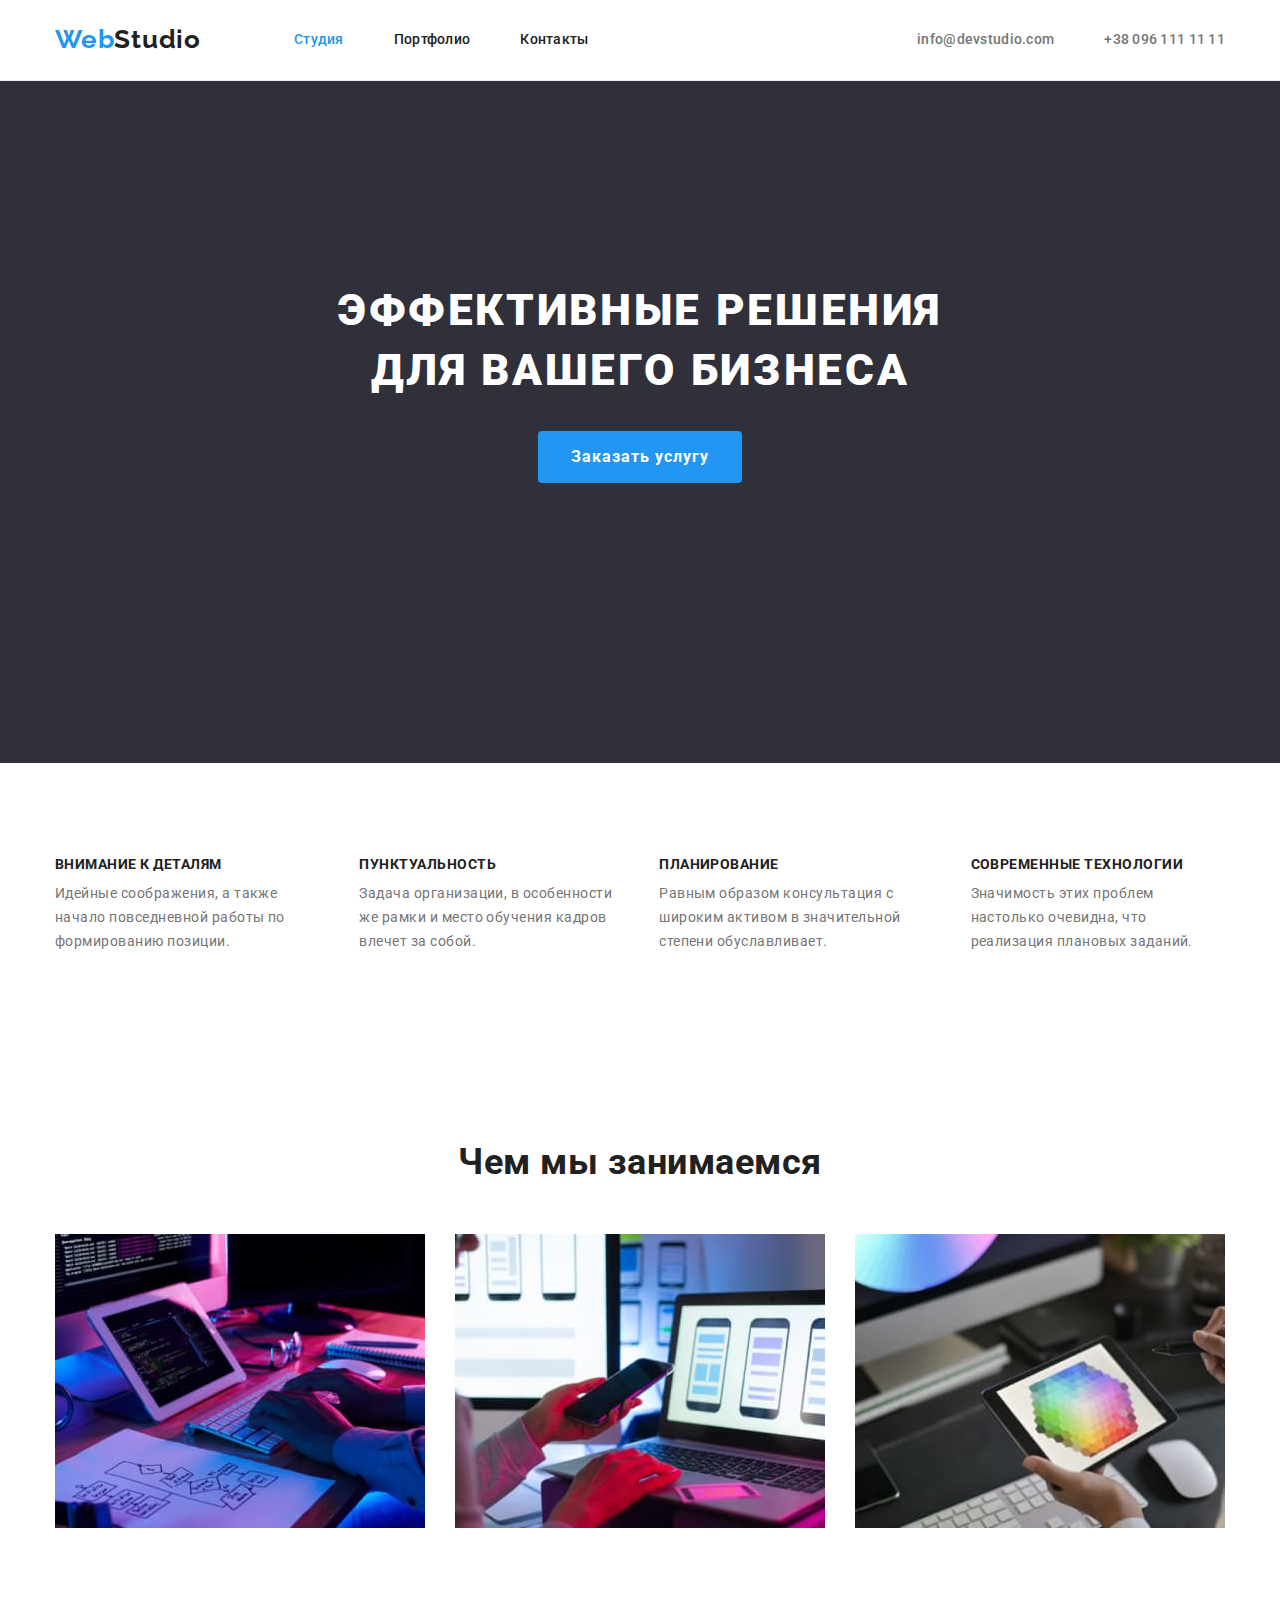
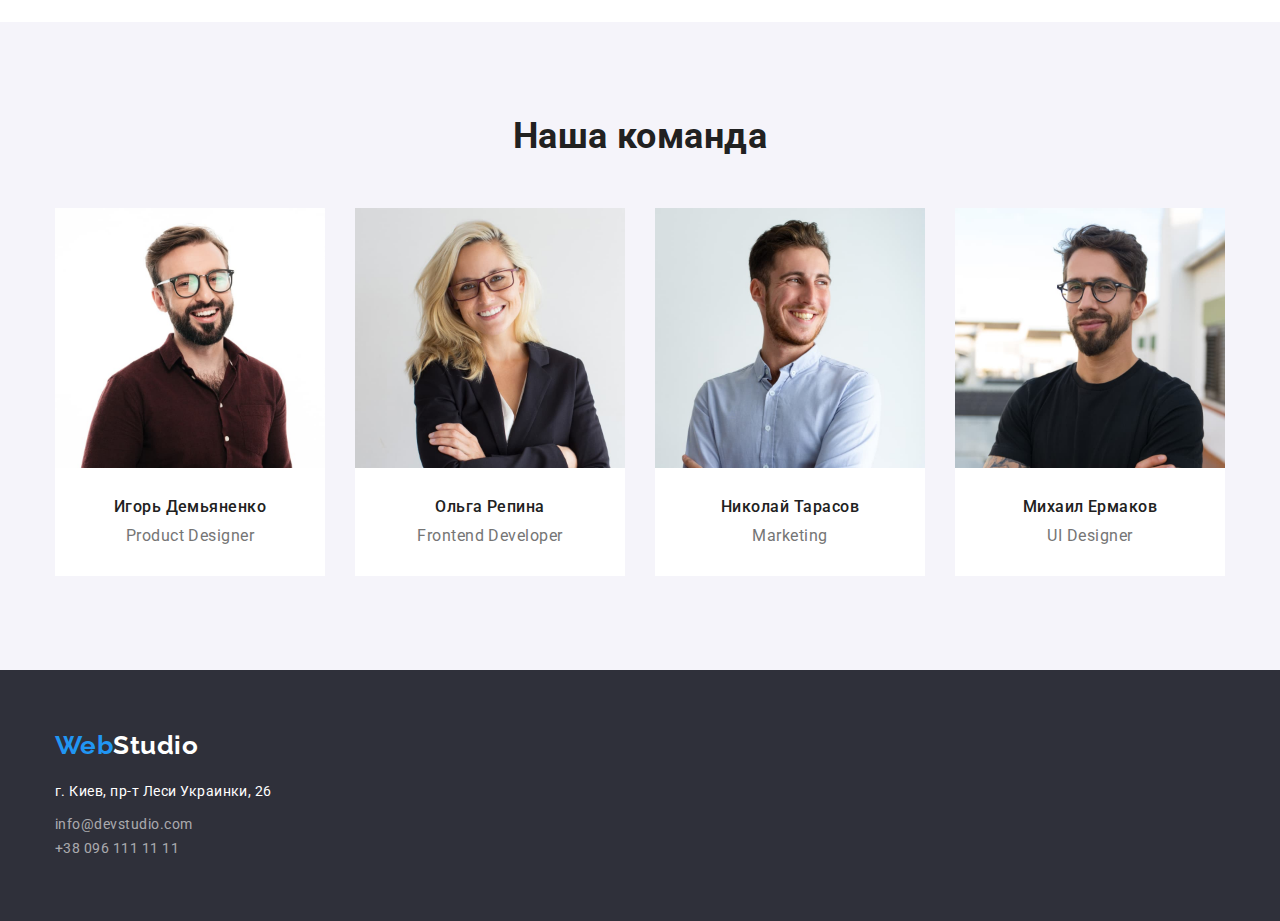
==== commit 67a9d70f: "сделал ДЗ№3" ====
--- a/index.html
+++ b/index.html
@@ -66,9 +66,11 @@
         <div class="conteiner section">
         <h2 class="work-example-title">Чем мы занимаемся</h2>
             <ul class="example-images list">
+                <div class="images-box">
                 <li class="item"><img src="./images/img.jpg" alt="клавиатура и планшет" width="370"/></li>
                 <li class="item"><img src="./images/img-2.jpg" alt="смартфон и ноутбук" width="370"/></li>
                 <li class="item"><img src="./images/img-3.jpg" alt="планшет" width="370"/></li>
+                </div>
             </ul>
             
         </div>
@@ -123,7 +125,7 @@
 
     <!-- Подвал страницы -->
     <footer class="page-footer">
-        <div class="conteiner">
+        <div class="conteiner flex-footer">
             <a href="/" class="footer__link--logo"><span class="color__text--logo">Web</span>Studio</a>
         <address>
             <ul class="footer-contact list">
--- a/css/styles.css
+++ b/css/styles.css
@@ -42,6 +42,7 @@
 
 /* Скрытый заголовки */
 .hidden-title {
+  /* visibility: hidden; */
   display: none;
 }
 
@@ -54,6 +55,7 @@
   font-size: 16px;
   line-height: 1.62;
   text-align: center;
+
   cursor: pointer;
   display: inline-block;
   padding: 6px 22px;
@@ -72,7 +74,7 @@
   margin-right: auto;
   margin-left: auto;
   width: 1200px;
-  outline: 1px solid red;
+  /* outline: 1px solid red; */
   padding-right: 15px;
   padding-left: 15px;
 }
@@ -97,7 +99,13 @@
   font-size: 14px;
   line-height: 1.14;
   letter-spacing: 0.02em;
+
   border-bottom: 1px solid #ececec;
+}
+
+.flex-header {
+  display: flex;
+  align-items: center;
 }
 
 /* Логотип */
@@ -128,14 +136,12 @@
 .header-nav .link {
   color: var(--title-text-color);
   text-decoration: none;
+
   display: block;
   padding-top: 32px;
   padding-bottom: 32px;
 }
-.flex-header {
-  display: flex;
-  align-items: center;
-}
+
 .header-nav {
   display: flex;
   margin-left: 93px;
@@ -165,6 +171,7 @@
 .contact .link-item {
   color: var(--primery-text-color);
   text-decoration: none;
+
   display: block;
   padding-top: 32px;
   padding-bottom: 32px;
@@ -179,6 +186,7 @@
 .hero {
   background-color: var(--hero-footer-bcg-color);
   text-align: center;
+
   padding-top: 200px;
   padding-bottom: 280px;
   max-width: 1600px;
@@ -195,6 +203,7 @@
   text-transform: uppercase;
   text-align: center;
   /* outline: 1px solid red; */
+
   margin-top: 0;
   max-width: 696px;
   margin: 0 auto;
@@ -210,6 +219,7 @@
   font-size: 16px;
   line-height: 1.87;
   letter-spacing: 0.06em;
+
   padding: 10px 32px;
   border-radius: 4px;
   text-align: center;
@@ -226,10 +236,17 @@
 .advantage {
   color: var(--primery-text-color);
   background-color: var(--primery-bcg-color);
-  /* padding-top: 94px;
-  padding-bottom: 94px; */
-  /* outline: 2px solid tomato; */
-}
+}
+
+.advantage-list {
+  display: flex;
+  flex-basis: calc(100% / 4);
+}
+
+.advantage-list > .item:not(:last-child) {
+  margin-right: var(--primery-gap);
+}
+
 /* Заголовок */
 .advantage-title {
   color: var(--title-text-color);
@@ -237,8 +254,10 @@
   font-size: 14px;
   line-height: 1.14;
   text-transform: uppercase;
+
   margin-bottom: 10px;
 }
+
 /* Текст в секции Наши преимущества */
 .advantage-text {
   font-size: 14px;
@@ -249,9 +268,15 @@
 .work-example {
   color: var(--primery-text-color);
   background-color: var(--primery-bcg-color);
-  /* outline: 2px solid tomato; */
-  /* padding-top: 94px;
-  padding-bottom: 94px; */
+}
+
+.images-box {
+  display: flex;
+  flex-basis: calc(100% / 3);
+}
+
+.images-box > .item:not(:last-child) {
+  margin-right: var(--primery-gap);
 }
 
 /* Заголовок */
@@ -261,6 +286,7 @@
   font-size: 36px;
   line-height: 1.16;
   text-align: center;
+
   margin-bottom: 50px;
 }
 
@@ -268,27 +294,21 @@
 .employees {
   color: var(--primery-text-color);
   background-color: var(--employees-bcg-color);
-  /* padding-top: 94px;
-  padding-bottom: 94px; */
-  /* outline: 2px solid yellowgreen; */
 }
 
 .employees-cards {
   display: flex;
-}
-
-.employees-cards > .card-item {
+  flex-basis: calc(100% / 4);
+}
+
+.employees-cards > .card-item:not(:last-child) {
   margin-right: var(--primery-gap);
 }
 
-.employees-cards > .card-item:last-child {
-  margin-right: 0;
-}
-
 .employees-cards-content {
+  background-color: var(--primery-bcg-color);
   padding-top: var(--primery-gap);
   padding-bottom: var(--primery-gap);
-  background-color: yellow;
 }
 /* Заголовок */
 .employees-title {
@@ -297,6 +317,7 @@
   font-size: 36px;
   line-height: 1.16;
   text-align: center;
+
   margin-bottom: 50px;
 }
 
@@ -307,6 +328,7 @@
   font-size: 16px;
   line-height: 1.18;
   text-align: center;
+
   margin-bottom: 10px;
 }
 
@@ -323,6 +345,11 @@
   background-color: var(--hero-footer-bcg-color);
 }
 
+.flex-footer {
+  padding-top: 60px;
+  padding-bottom: 60px;
+}
+
 /* Логотип */
 .footer__link--logo {
   color: var(--primery-bcg-color);
@@ -331,6 +358,9 @@
   font-size: 26px;
   line-height: 1.19;
   text-decoration: none;
+
+  display: block;
+  margin-bottom: 20px;
 }
 
 .footer__link--logo:hover,
@@ -358,6 +388,7 @@
   font-size: 14px;
   line-height: 1.71;
   font-style: normal;
+
   margin-bottom: 9px;
 }
 
@@ -403,6 +434,7 @@
   font-size: 18px;
   line-height: 2;
   letter-spacing: 0.06em;
+
   margin-bottom: 4px;
 }
 /* Текст карточек проектов */
@@ -419,9 +451,9 @@
   background-color: yellow;
 } */
 
-.item * {
+/* .item * {
   outline: 1px solid violet;
-}
+} */
 /* .card-item * {
   outline: 1px solid violet;
 } */
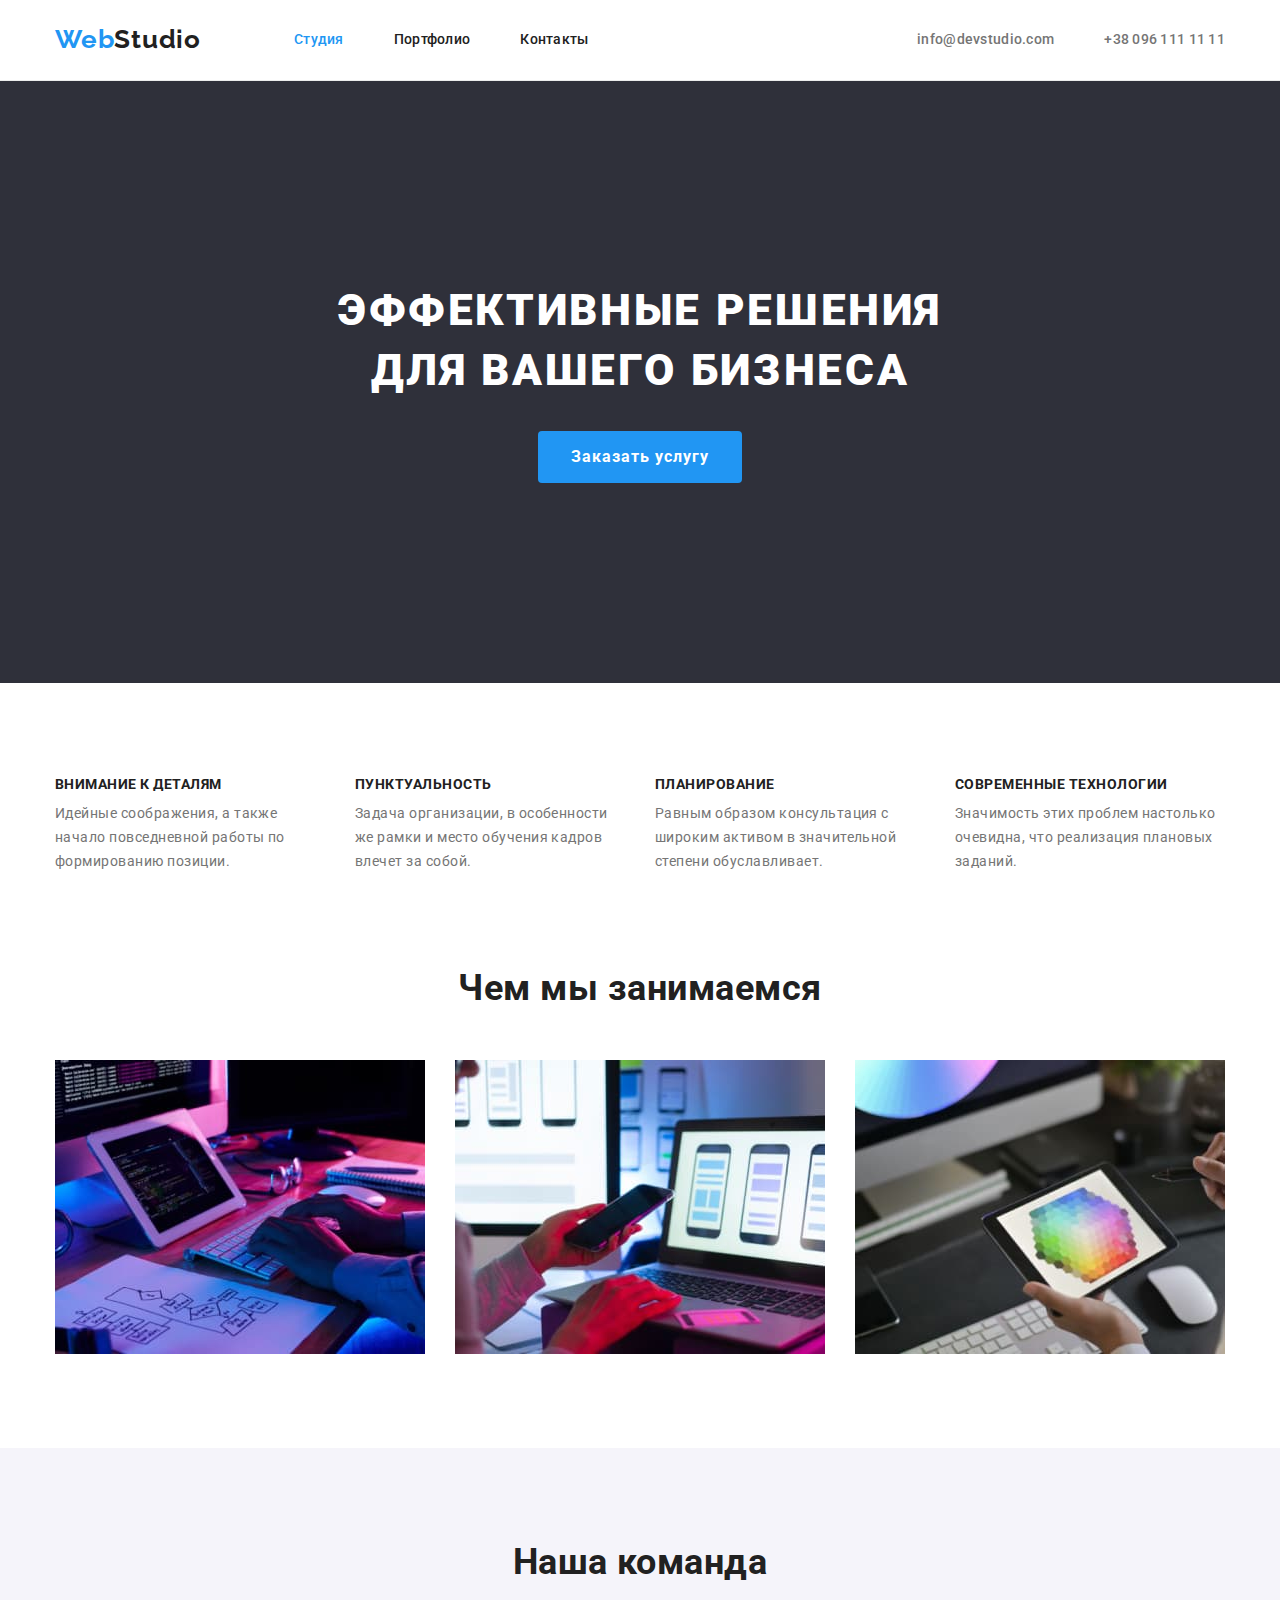
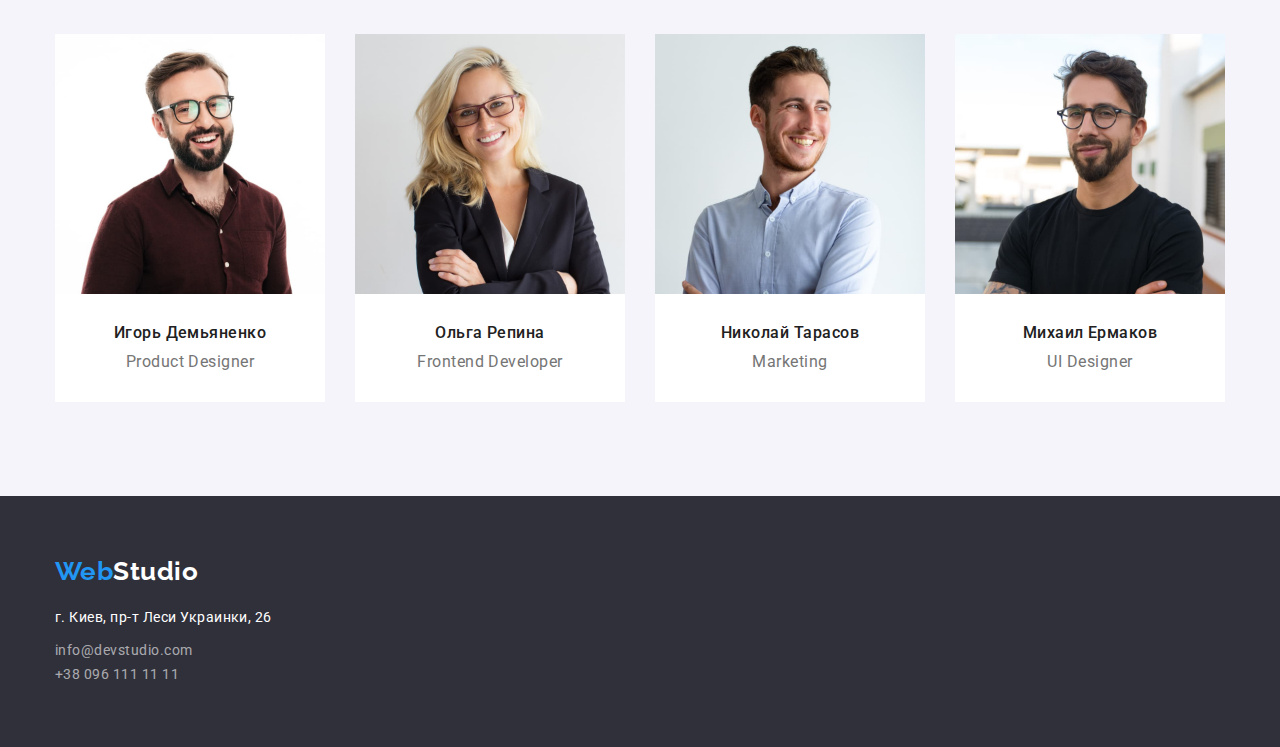
==== commit 54c5e935: "скрытый заголовок сделал" ====
--- a/index.html
+++ b/index.html
@@ -42,7 +42,7 @@
         <section class="advantage">
             <div class="conteiner section">
             <!--Скрытый заголовок-->
-        <h2 class="hidden-title">Наши преимущества</h2>
+        <h2 class="visually-hidden">Наши преимущества</h2>
             <ul class="advantage-list list">
                 <li class="item">
                     <h3 class="advantage-title">Внимание к деталям</h3>
--- a/css/styles.css
+++ b/css/styles.css
@@ -41,11 +41,21 @@
 }
 
 /* Скрытый заголовки */
-.hidden-title {
-  /* visibility: hidden; */
+/* .hidden-title {
+  visibility: hidden;
   display: none;
-}
-
+} */
+
+.visually-hidden {
+  position: absolute;
+  width: 1px;
+  height: 1px;
+  margin: -1px;
+  padding: 0;
+  overflow: hidden;
+  border: 0;
+  clip: rect(0 0 0 0);
+}
 /* Стилизация кнопки */
 button {
   color: var(--title-text-color);
@@ -74,18 +84,16 @@
   margin-right: auto;
   margin-left: auto;
   width: 1200px;
+
   /* outline: 1px solid red; */
   padding-right: 15px;
   padding-left: 15px;
 }
 
 /* Падинги для одинаковых секций */
-.section {
-  padding-top: 94px;
-  padding-bottom: 94px;
-}
 
 /* Body */
+
 body {
   color: var(--primery-text-color);
   background-color: var(--primery-bcg-color);
@@ -94,6 +102,7 @@
 }
 
 /* Хедер */
+
 .page-header {
   font-weight: 500;
   font-size: 14px;
@@ -183,12 +192,13 @@
 }
 
 /* Секция Герой */
+
 .hero {
   background-color: var(--hero-footer-bcg-color);
   text-align: center;
 
   padding-top: 200px;
-  padding-bottom: 280px;
+  padding-bottom: 200px;
   max-width: 1600px;
   margin: 0 auto;
 }
@@ -233,18 +243,25 @@
 }
 
 /* Секция наши преимущества  */
+
 .advantage {
   color: var(--primery-text-color);
   background-color: var(--primery-bcg-color);
+  padding-top: 94px;
+  padding-bottom: 94px;
 }
 
 .advantage-list {
   display: flex;
+}
+
+.advantage-list > .item {
   flex-basis: calc(100% / 4);
-}
-
-.advantage-list > .item:not(:last-child) {
   margin-right: var(--primery-gap);
+}
+
+.advantage-list > .item:last-child {
+  margin-right: 0;
 }
 
 /* Заголовок */
@@ -265,18 +282,23 @@
 }
 
 /* Секция примеры работ */
+
 .work-example {
   color: var(--primery-text-color);
   background-color: var(--primery-bcg-color);
+  padding-bottom: 94px;
 }
 
 .images-box {
   display: flex;
+}
+
+.images-box > .item {
   flex-basis: calc(100% / 3);
-}
-
-.images-box > .item:not(:last-child) {
   margin-right: var(--primery-gap);
+}
+.images-box > .item:last-child {
+  margin-right: 0;
 }
 
 /* Заголовок */
@@ -291,18 +313,25 @@
 }
 
 /* Секция сотрудники */
+
 .employees {
   color: var(--primery-text-color);
   background-color: var(--employees-bcg-color);
+  padding-top: 94px;
+  padding-bottom: 94px;
 }
 
 .employees-cards {
   display: flex;
+}
+
+.employees-cards > .card-item {
   flex-basis: calc(100% / 4);
-}
-
-.employees-cards > .card-item:not(:last-child) {
   margin-right: var(--primery-gap);
+}
+
+.employees-cards > .card-item:last-child {
+  margin-right: 0;
 }
 
 .employees-cards-content {
@@ -343,9 +372,6 @@
 .page-footer {
   color: var(--primery-bcg-color);
   background-color: var(--hero-footer-bcg-color);
-}
-
-.flex-footer {
   padding-top: 60px;
   padding-bottom: 60px;
 }
@@ -376,6 +402,8 @@
   font-family: Roboto;
   font-size: 14px;
   line-height: 1.71;
+
+  margin-bottom: 9px;
 }
 
 .footer-contact .link:hover,
@@ -395,6 +423,10 @@
 /* Portfolio */
 
 /* Секция фильтр-кнопки */
+.project-filter {
+  padding-top: 94px;
+  padding-bottom: 94px;
+}
 
 .filter-button.list {
   margin-bottom: 50px;
@@ -402,7 +434,7 @@
   justify-content: center;
 }
 
-.filter-button > .item:not(last-child) {
+.filter-button > .item:not(:last-child) {
   margin-right: 8px;
 }
 
@@ -424,9 +456,14 @@
   outline: 1 px sold salmon;
 } */
 
+/* Контент в карточках */
 .card-content {
   padding: 20px 24px;
-}
+  border-bottom: 1px solid #eeeeee;
+  border-right: 1px solid #eeeeee;
+  border-left: 1px solid #eeeeee;
+}
+
 /* Заголовок карточек проектов */
 .project-cards-title {
   color: var(--title-text-color);
@@ -437,12 +474,14 @@
 
   margin-bottom: 4px;
 }
+
 /* Текст карточек проектов */
 .project-cards-text {
   color: var(--primery-text-color);
   font-size: 16px;
   line-height: 1.87;
 }
+
 /* Стилизация ссылки карты проекта */
 .project-card-link {
   text-decoration: none;
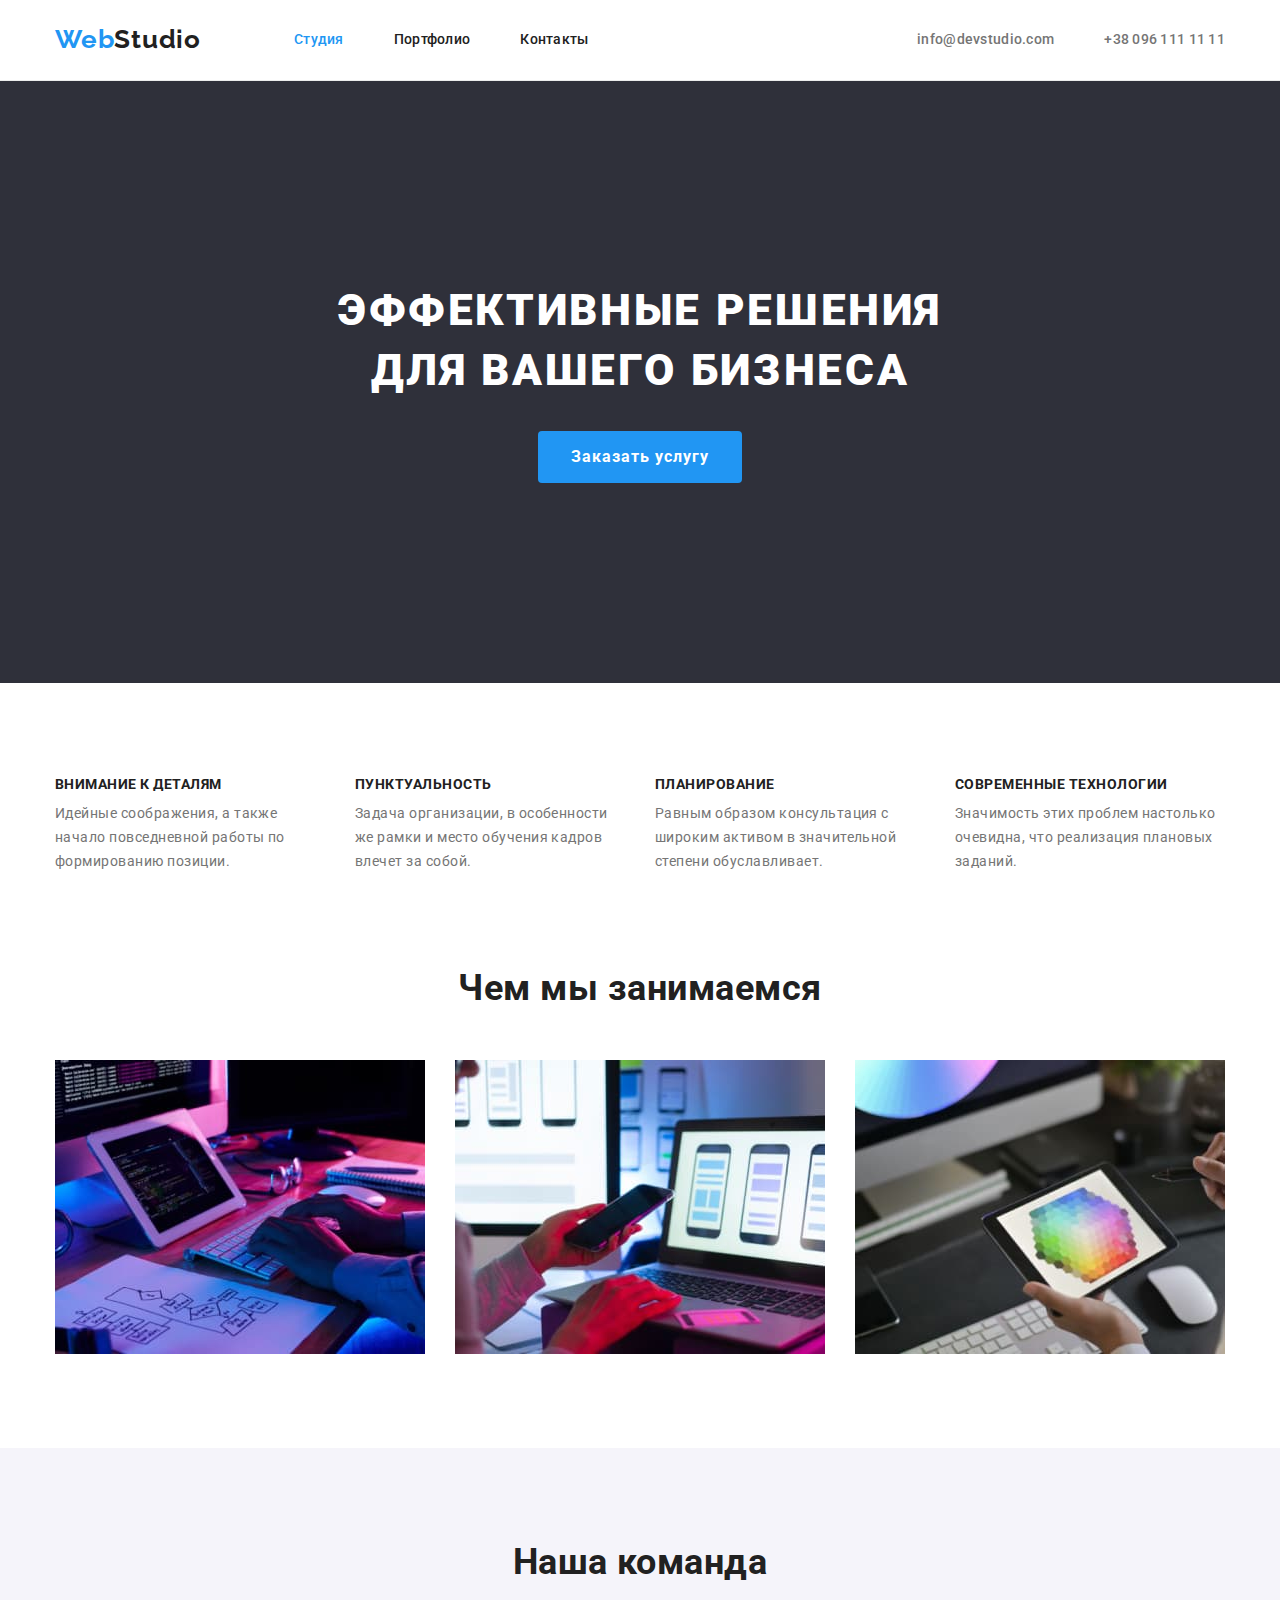
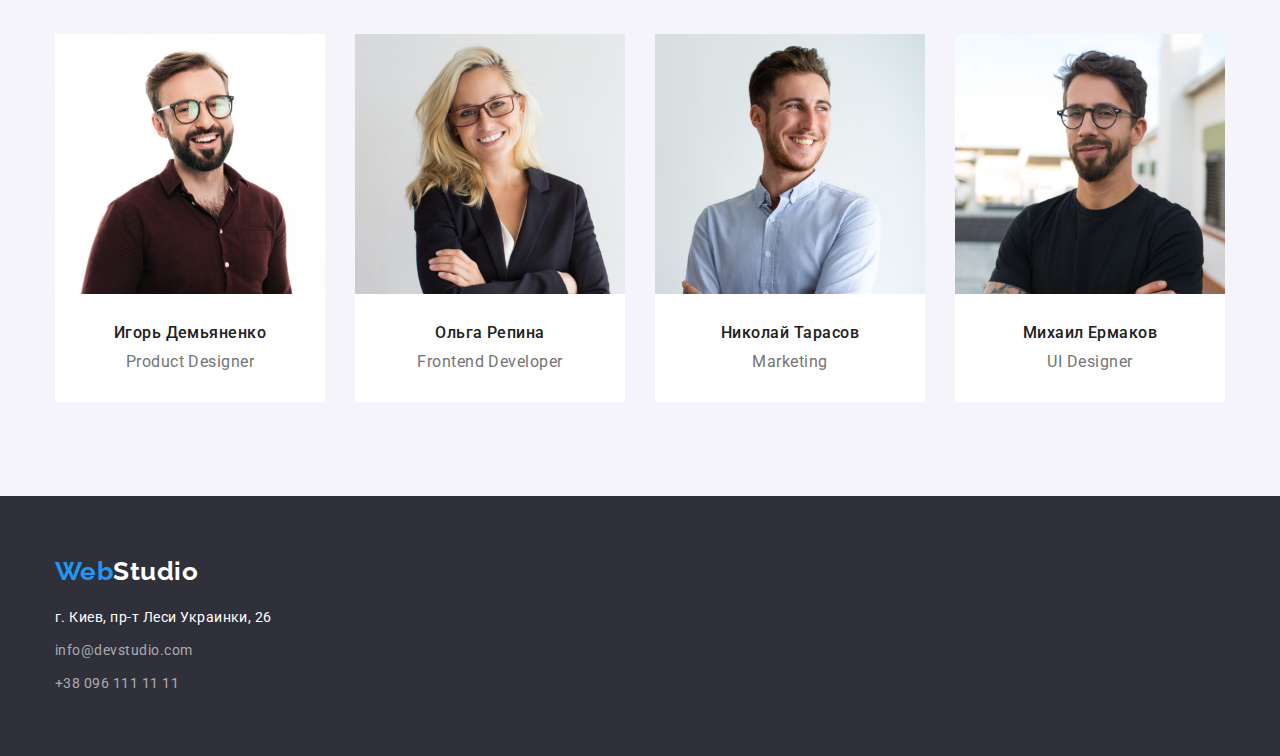
==== commit 3aa839a4: "сделал отступы в футере" ====
--- a/index.html
+++ b/index.html
@@ -129,9 +129,9 @@
             <a href="/" class="footer__link--logo"><span class="color__text--logo">Web</span>Studio</a>
         <address>
             <ul class="footer-contact list">
-                <li><p class="footer-text">г. Киев, пр-т Леси Украинки, 26</p></li>
-                <li><a class="link" href="mailto:info@devstudio.com">info@devstudio.com</a></li>
-                <li><a class="link" href="tel+380961111111">+38 096 111 11 11</a></li>
+                <li class="item"><p class="footer-text">г. Киев, пр-т Леси Украинки, 26</p></li>
+                <li class="item"><a class="link" href="mailto:info@devstudio.com">info@devstudio.com</a></li>
+                <li class="item"><a class="link" href="tel+380961111111">+38 096 111 11 11</a></li>
             </ul>
         </address>
         </div>
--- a/css/styles.css
+++ b/css/styles.css
@@ -31,6 +31,7 @@
   --employees-bcg-color: #f5f4fa;
   --footer-contact-color: rgba(255, 255, 255, 0.6);
   --hero-button-hover-color: #188ce8;
+  --border-color-cards: #eeeeee;
   --card-set-gap: 30px;
   --primery-gap: 30px;
 }
@@ -402,7 +403,9 @@
   font-family: Roboto;
   font-size: 14px;
   line-height: 1.71;
-
+}
+
+.footer-contact > .item:not(:last-child) {
   margin-bottom: 9px;
 }
 
@@ -459,9 +462,9 @@
 /* Контент в карточках */
 .card-content {
   padding: 20px 24px;
-  border-bottom: 1px solid #eeeeee;
-  border-right: 1px solid #eeeeee;
-  border-left: 1px solid #eeeeee;
+  border-bottom: 1px solid var(--border-color-cards);
+  border-right: 1px solid var(--border-color-cards);
+  border-left: 1px solid var(--border-color-cards);
 }
 
 /* Заголовок карточек проектов */
